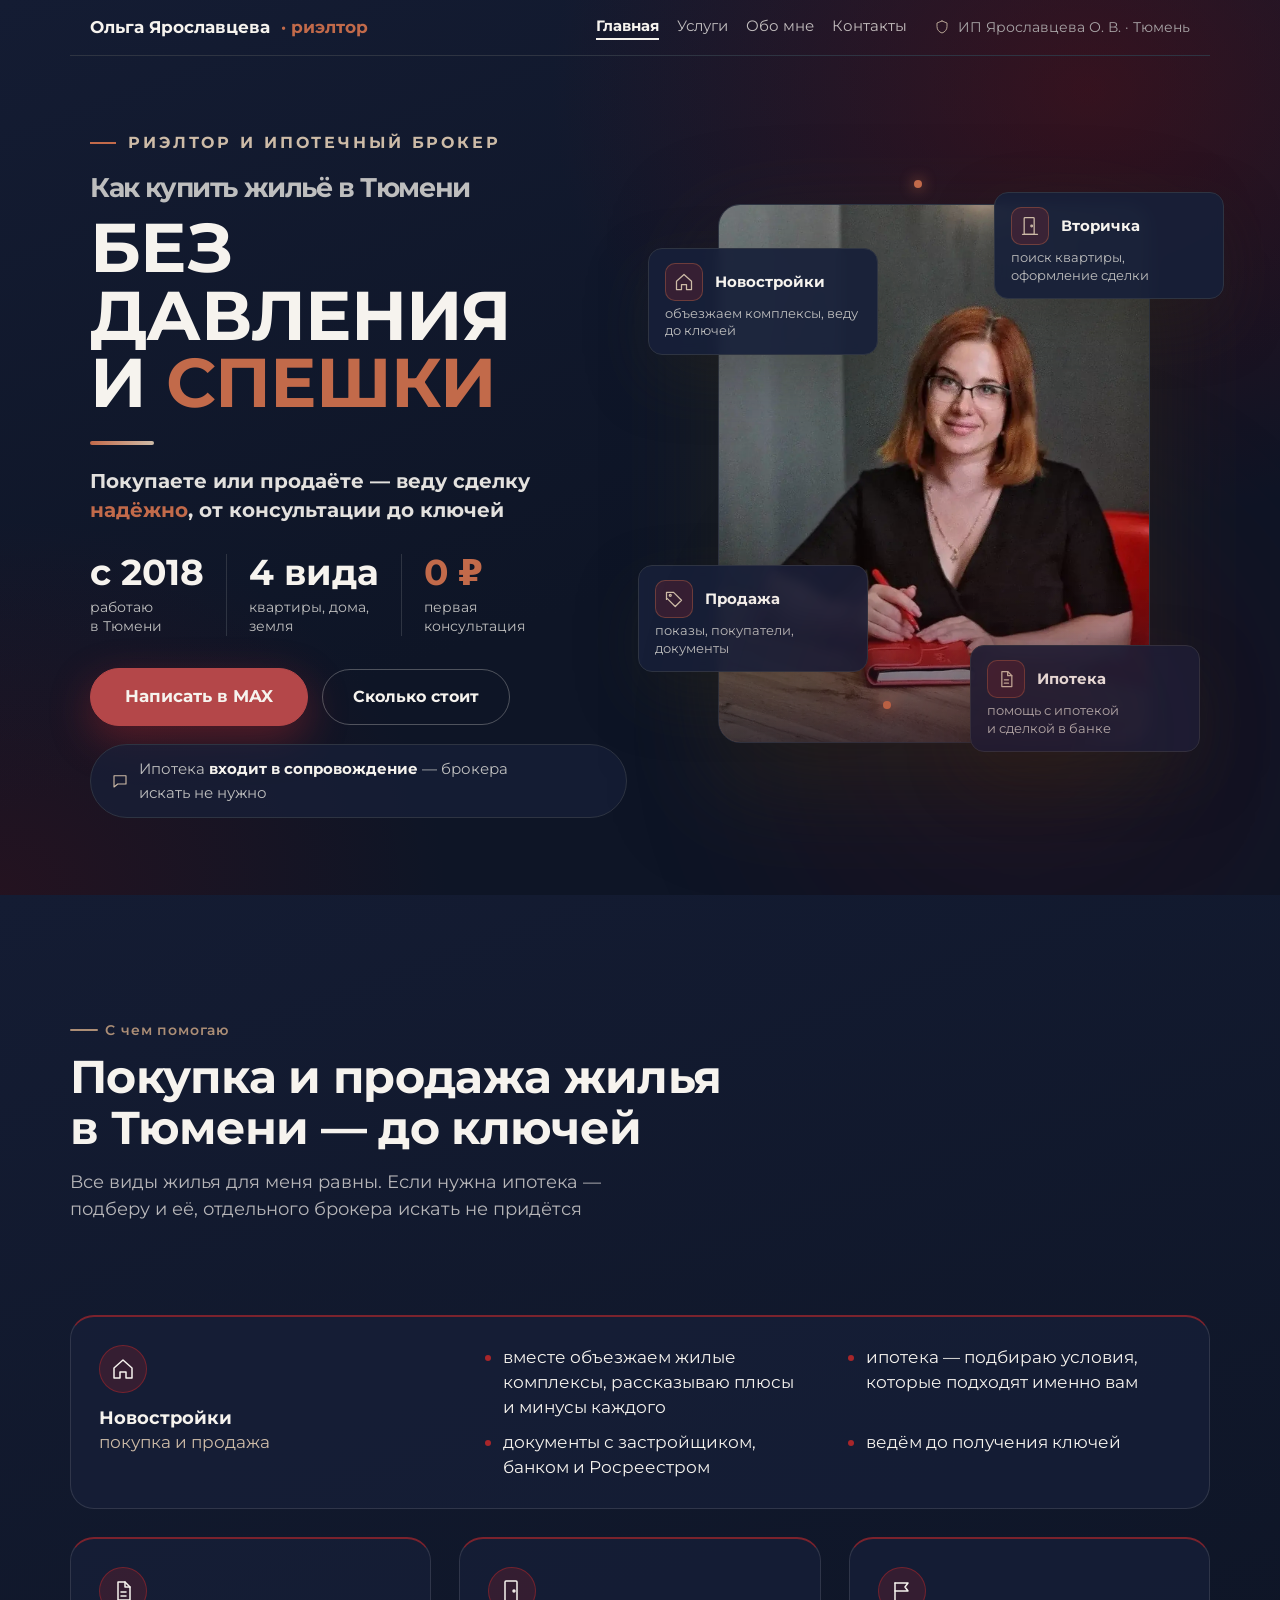
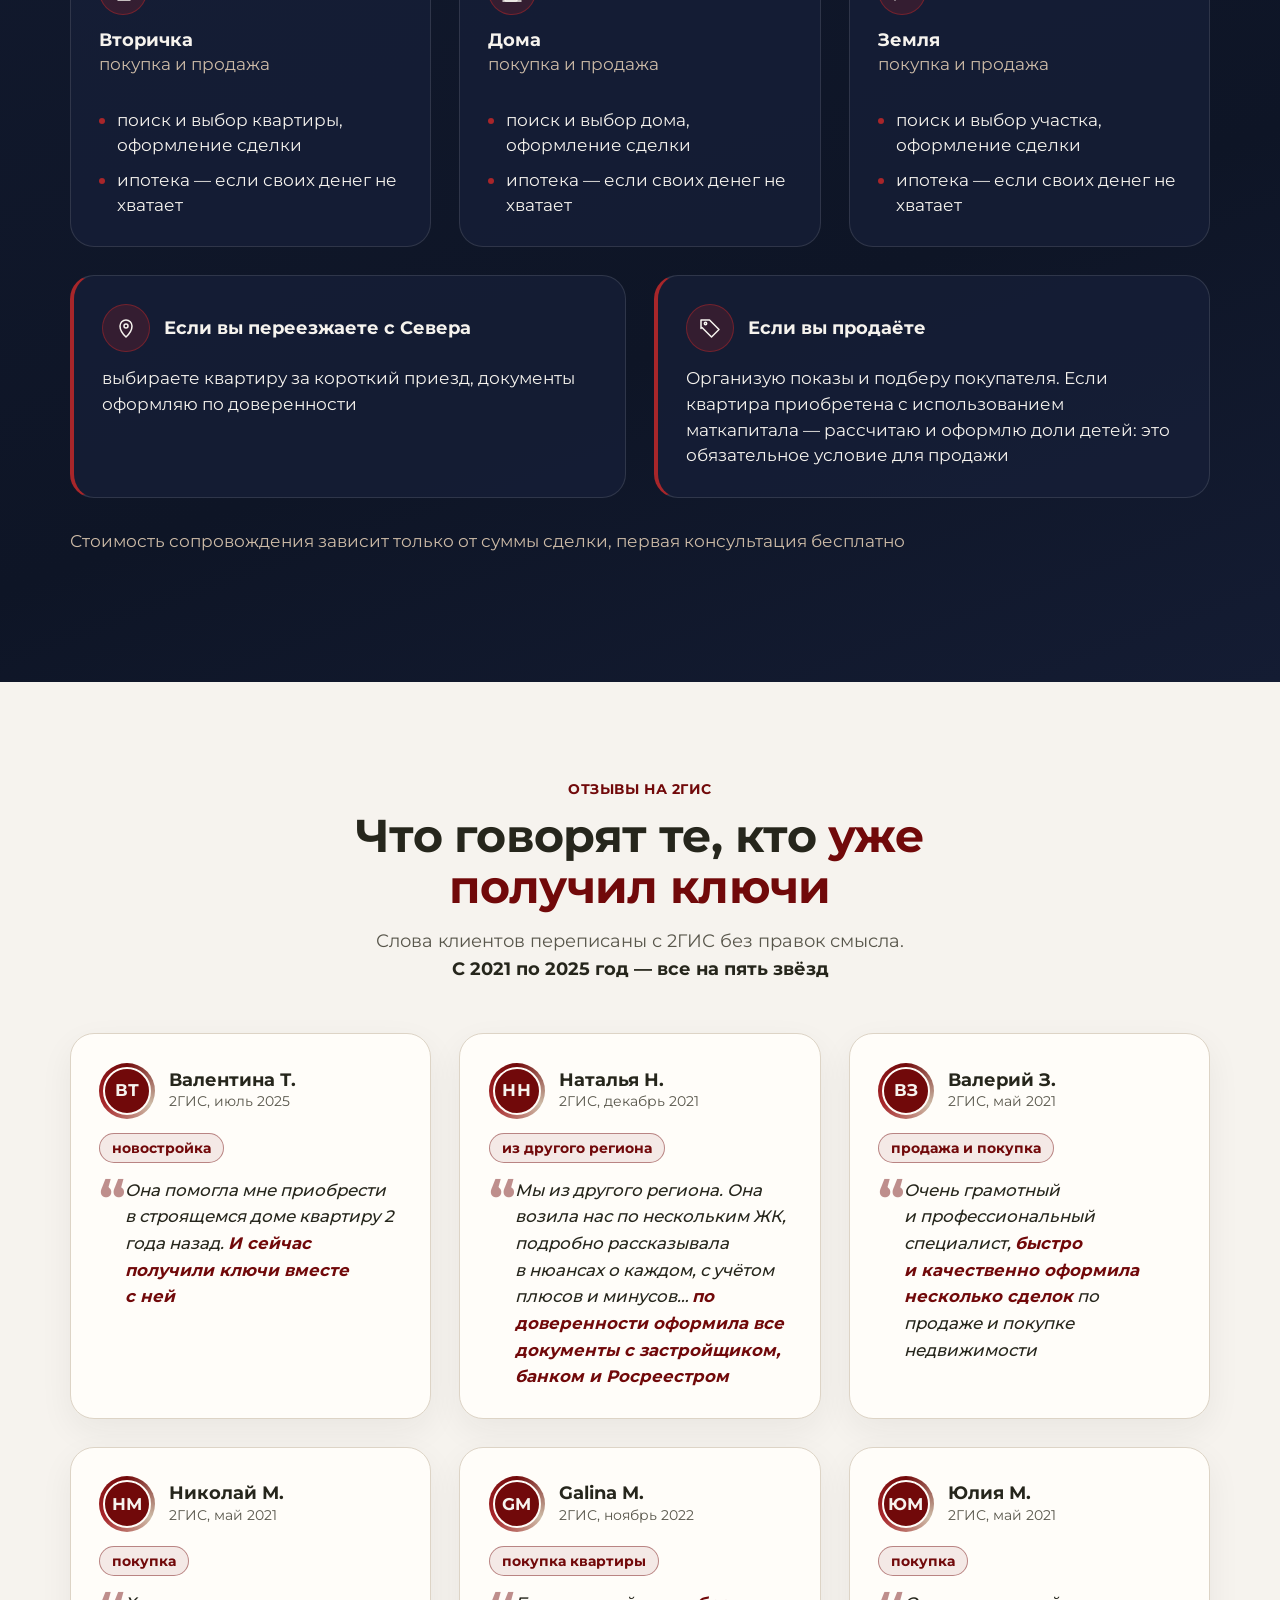
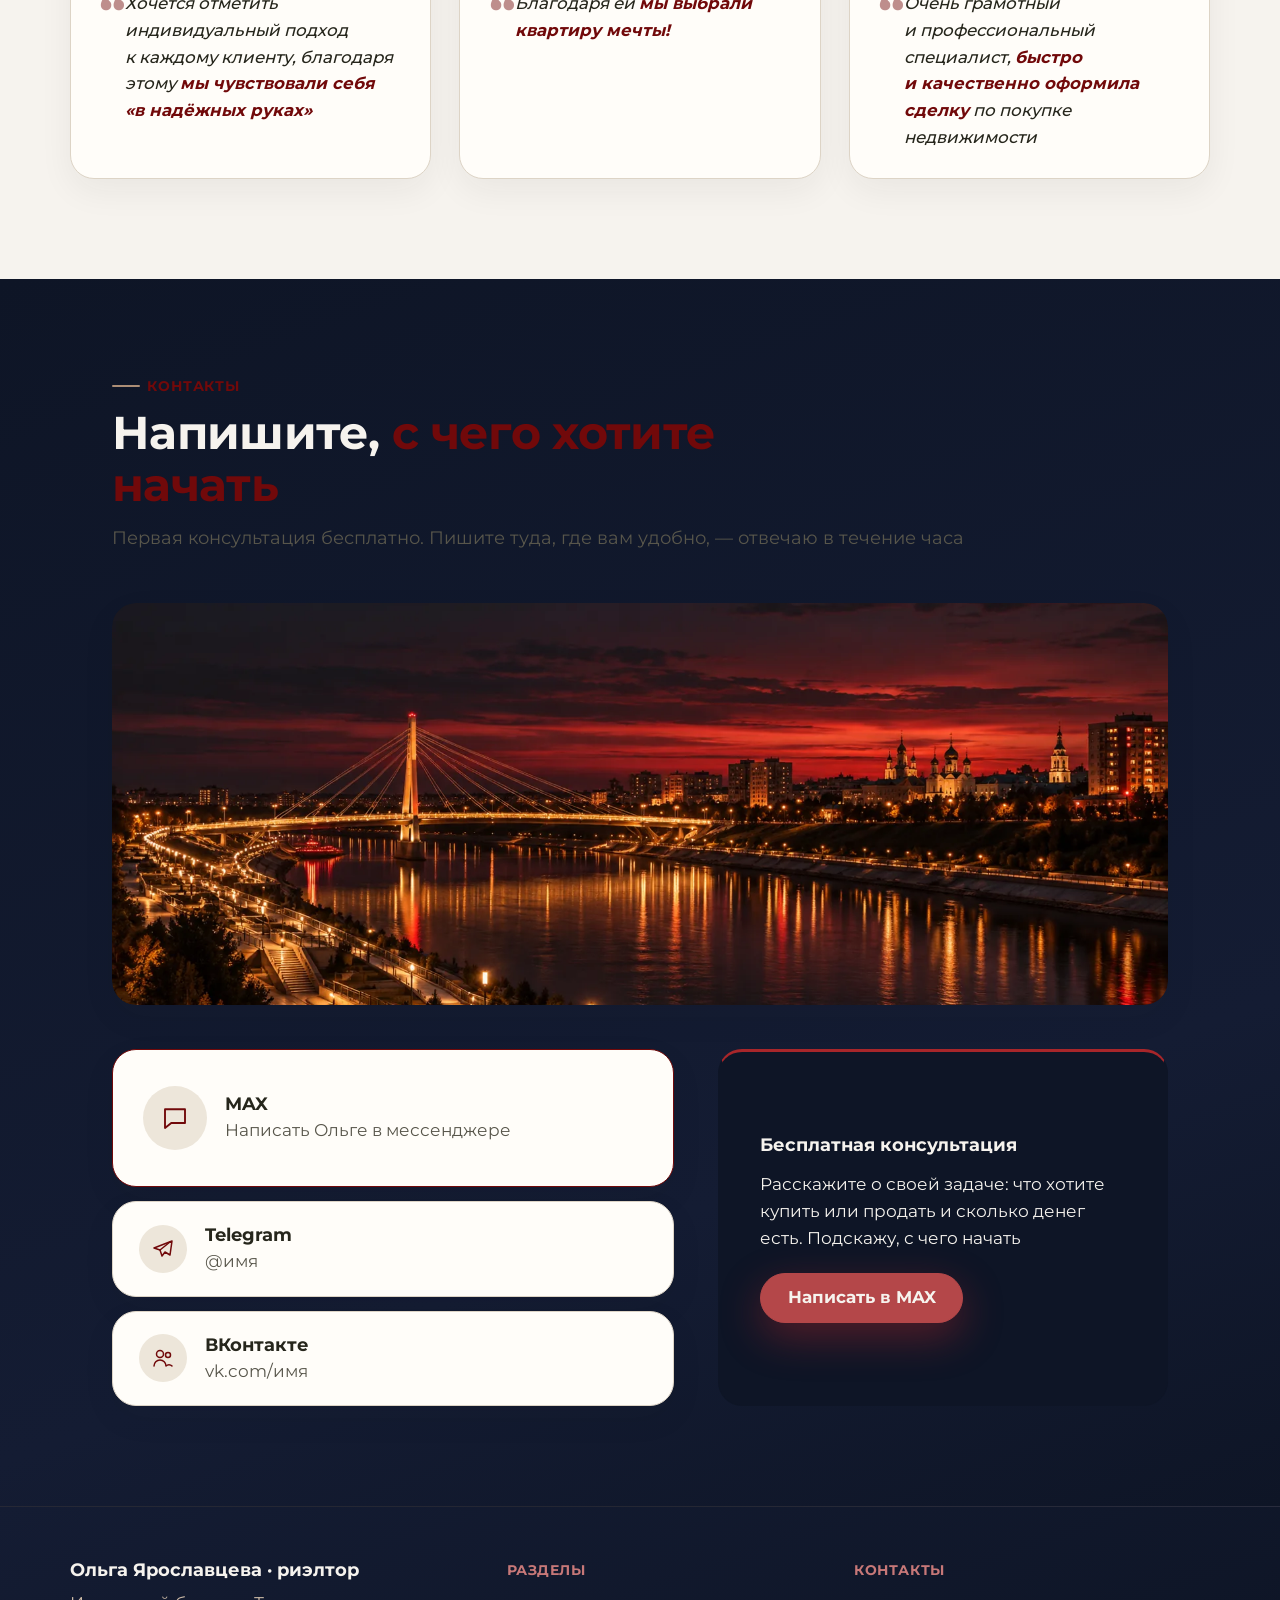
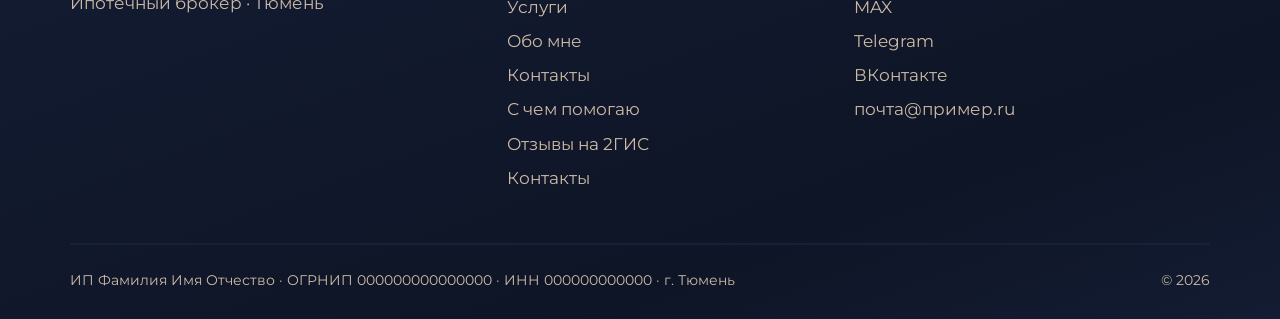
==== index.html @ 71cba575 "Первый экран" ====
<!DOCTYPE html>
<html lang="ru">
<head>
<meta charset="utf-8">
<meta name="viewport" content="width=device-width, initial-scale=1">
<title>Ольга Ярославцева — риэлтор и ипотечный брокер в Тюмени</title>
<meta name="description" content="Риэлтор и ипотечный брокер в Тюмени: помогаю купить жильё без давления и спешки — от подбора и ипотеки до сделки.">
<meta name="robots" content="noindex, nofollow">
<meta property="og:title" content="Ольга Ярославцева — риэлтор и ипотечный брокер в Тюмени">
<meta property="og:description" content="Как купить жильё в Тюмени без давления и спешки — Ольга Ярославцева, риэлтор и ипотечный брокер">
<meta property="og:image" content="https://irvetrova.github.io/olga-yaroslavtseva/img/card.jpg">
<meta property="og:type" content="website">
<link rel="preload" href="fonts/montserrat-cyrillic.woff2" as="font" type="font/woff2" crossorigin>
<style>
@font-face{font-family:Montserrat;font-style:normal;font-weight:400 700;font-display:swap;src:url(fonts/montserrat-cyrillic.woff2) format('woff2');unicode-range:U+0301,U+0400-045F,U+0490-0491,U+04B0-04B1,U+2116}
@font-face{font-family:Montserrat;font-style:normal;font-weight:400 700;font-display:swap;src:url(fonts/montserrat-latin.woff2) format('woff2');unicode-range:U+0000-00FF,U+0131,U+0152-0153,U+02BB-02BC,U+02C6,U+02DA,U+02DC,U+0304,U+0308,U+0329,U+2000-206F,U+20AC,U+2122,U+2191,U+2193,U+2212,U+2215,U+FEFF,U+FFFD}
</style>
<link rel="preload" as="image" href="img/olga-za-stolom.webp" fetchpriority="high">
<link rel="icon" href="img/favicon.svg" type="image/svg+xml">
<link rel="stylesheet" href="style.css">
<style>
:root {
  --шрифт-заголовков: Montserrat, system-ui, sans-serif;  --шрифт-текста: Montserrat, system-ui, sans-serif;
  --цвет-фон: #F6F3EE;  --цвет-фон-2: #EDE6DA;  --цвет-фон-карточки: #FFFDF9;
  --цвет-текст: #26261C;  --цвет-текст-мягкий: #58564B;  --цвет-текст-тихий: #6E6A5E;
  --цвет-акцент: #71090A;  --цвет-акцент-тёмный: #5C0708;  --цвет-акцент-яркий: #A8262A;  --цвет-на-акценте: #F6F3EE;
  --цвет-акцент-глубже: #5C0708;  --цвет-акцент-маркер: #93302A;
  --цвет-линия: #DDD4C6;
  --цвет-тёмный-фон: #0E1526;  --цвет-тёмный-фон-2: #141C33;  --цвет-тёмный-текст: #F6F3EE;
  --цвет-тёмный-фон-3: #0A0F1C;  --цвет-тёмный-фон-4: #172039;
  --цвет-тёплый: #AC8E76;  --цвет-тёплый-мягкий: #CDBBA7;
  --цвет-стекло: color-mix(in srgb, #0E1526 86%, transparent);
  --тень: 0 12px 34px color-mix(in srgb, #26261C 6%, transparent);
  --тень-чип: 0 10px 30px color-mix(in srgb, #26261C 12%, transparent);
  --тень-глубокая: 0 24px 60px color-mix(in srgb, #26261C 35%, transparent);
  --тень-спутник: 0 30px 60px color-mix(in srgb, #26261C 70%, transparent);
  --тень-плиты: 0 40px 100px color-mix(in srgb, #26261C 70%, transparent);
  --кегль-h1: 34px;  --кегль-h2: clamp(28px, 4.5vw, 46px);
  --кегль-текст: clamp(16px, 1.3vw, 19px);  --кегль-лид: clamp(17px, 1.4vw, 20px);
  --кегль-мелкий: 14px;  --кегль-кикер: clamp(14px, 1.1vw, 15px);  --кегль-цифра: clamp(32px, 4.5vw, 54px);  --разрядка-кикера: .04em;
  --отступ-секции: clamp(64px, 10vw, 136px);  --отступ-блока: clamp(18px, 2.2vw, 32px);
  --отступ-секции-тихо: clamp(50px, 7.8vw, 106px);  --отступ-секции-громко: clamp(74px, 11.6vw, 158px);
  --ширина: 1140px;  --ширина-колонки: 580px;  --радиус: 8px;  --радиус-малый: 4px;
  --радиус-карточки: 10px;  --радиус-плитки: 12px;  --радиус-телефон: 46px;  --кнопка-радиус: 999px;
  --радиус-модуля: 8px;  --нить: 1px;
  --плавность: cubic-bezier(.2, .7, .2, 1);  --длительность: .25s;
  --цвет-тёплый-тёмный: #856851;
}
@media (min-width: 900px) {
  :root { --кегль-h1: clamp(46px, 4.4vw, 62px); }
}
:root, .светлый { --цвет-кнопки: #71090A; --цвет-на-кнопке: #F6F3EE; --цвет-кнопки-навёл: var(--цвет-акцент-тёмный); }
.тёмный { --цвет-кнопки: #AC8E76; --цвет-на-кнопке: #0E1526; --цвет-кнопки-навёл: #BBA38F; }

</style>
<script>
(function () {
  var ЭТАЛОН = 0.535;                  // очко Open Sans — текстовой гарнитуры утверждённых макетов
  var ПОТОЛОК = 1.2, МЁРТВАЯ = 0.02;   // выше потолка расползается раскладка; ближе к единице не трогаем вовсе
  var КОМПЬЮТЕР = "(min-width: 900px)";
  var ТОКЕНЫ = ["--кегль-текст", "--кегль-лид", "--кегль-мелкий", "--кегль-кикер"];
  var корень = document.documentElement;
  var холст = document.createElement("canvas").getContext("2d");
  var ждём = 0;

  function мера(буква) { var м = холст.measureText(буква); return (м && м.actualBoundingBoxAscent) || 0; }

  function применить() {
    ждём = 0;
    if (!холст) { return; }

    for (var i = 0; i < ТОКЕНЫ.length; i++) { корень.style.removeProperty(ТОКЕНЫ[i]); }
    var стиль = getComputedStyle(корень), стек = стиль.getPropertyValue("--шрифт-текста").trim();
    if (!стек) { return; }
    холст.font = "400 100px " + стек;

    var очко = Math.max(мера("х"), мера("x")) / 100;
    if (!(очко > 0)) { return; }
    var k = Math.round(Math.min(ПОТОЛОК, Math.max(1, ЭТАЛОН / очко)) * 1000) / 1000;
    if (k - 1 < МЁРТВАЯ || !matchMedia(КОМПЬЮТЕР).matches) { k = 1; }
    корень.setAttribute("data-очко", очко.toFixed(3));      // чтобы проверка могла сказать числа вслух
    корень.setAttribute("data-поправка", k.toFixed(3));
    if (k === 1) { return; }
    for (i = 0; i < ТОКЕНЫ.length; i++) {
      var было = стиль.getPropertyValue(ТОКЕНЫ[i]).trim();
      if (было) { корень.style.setProperty(ТОКЕНЫ[i], "calc((" + было + ") * " + k + ")"); }
    }
  }

  применить();

  if (document.fonts && document.fonts.ready) { document.fonts.ready.then(применить); }

  addEventListener("resize", function () { ждём = ждём || requestAnimationFrame(применить); });
})();
</script>
</head>
<body class="с-липкой-кнопкой">
<section class="блок блок--первый-экран тёмный фон--пятна сторона--слева" id="экран-01" data-тип="первый-экран" data-вёрстка="своя">
  <header class="шапка">
    <a class="шапка__лого" href="#">Ольга Ярославцева <b>· риэлтор</b></a>
    <nav class="шапка__меню" aria-label="Страницы сайта"><button class="шапка__кнопка" type="button" aria-expanded="false" onclick="var n=this.parentNode,o=n.classList.toggle('открыто');this.setAttribute('aria-expanded',o)">Меню</button><div class="шапка__пункты"><span aria-current="page">Главная</span><a href="uslugi/">Услуги</a><a href="obo-mne/">Обо мне</a><a href="kontakty/">Контакты</a></div></nav>
    <span class="шапка__лиц"><svg class="иконка" aria-hidden="true" xmlns="http://www.w3.org/2000/svg" viewBox="0 0 24 24" fill="none" stroke="currentColor" stroke-width="1.5" stroke-linecap="round" stroke-linejoin="round">
  <path d="M12 3l7.5 3v5.5c0 4.6-3.2 8.2-7.5 9.5-4.3-1.3-7.5-4.9-7.5-9.5V6L12 3z"/>
</svg><span><span class="полн-шапка">ИП Ярославцева О. В. · </span>Тюмень</span></span>
  </header>
  <div class="афиша">
    <div class="афиша__текст">
      <p class="кикер-афиши">Риэлтор и ипотечный брокер</p>
      <h1><span class="h1-верх">Как купить жильё в Тюмени</span><span class="h1-крупно">без давления и <em>спешки</em></span></h1>
      <div class="черта"></div>
      <p class="лид-афиши">Покупаете или продаёте&nbsp;— веду сделку <em>надёжно</em>, от&nbsp;консультации до&nbsp;ключей</p>
      <ul class="цифры-афиши">
        <li><b>с 2018</b><span>работаю<br>в Тюмени</span></li>
        <li><b>4 вида</b><span>квартиры, дома,<br>земля</span></li>
        <li><b>0 ₽</b><span>первая<br>консультация</span></li>
      </ul>
      <div class="кнопки-афиши">
        <a class="кнопка кнопка--главная" href="#экран-07">Написать в MAX</a>
        <a class="кнопка-контур" href="uslugi/#экран-04">Сколько стоит</a>
      </div>
      <p class="пилюля"><svg class="иконка" aria-hidden="true" xmlns="http://www.w3.org/2000/svg" viewBox="0 0 24 24" fill="none" stroke="currentColor" stroke-width="1.5" stroke-linecap="round" stroke-linejoin="round">
  <path d="M4 5h16v11H9l-5 4z"/>
</svg><span>Ипотека <b>входит в сопровождение</b> — брокера искать&nbsp;не&nbsp;нужно</span></p>
    </div>
    <div class="сцена">
      <figure class="первый-экран__картинка кадр-афиши" style="--лицо-в-кадре: .22">
        <picture><source media="(max-width: 899px)" srcset="img/olga-za-stolom.webp"><img src="img/olga-za-stolom.webp" alt="Ольга Ярославцева, риэлтор в Тюмени" data-лицо="50,22" fetchpriority="high"></picture>
      </figure>
      <div class="услуга услуга--1"><i class="услуга__икон"><svg class="иконка" aria-hidden="true" xmlns="http://www.w3.org/2000/svg" viewBox="0 0 24 24" fill="none" stroke="currentColor" stroke-width="1.5" stroke-linecap="round" stroke-linejoin="round">
  <path d="M3 11l9-8 9 8v10h-6v-6H9v6H3z"/>
</svg></i><b>Новостройки</b><span>объезжаем комплексы, веду до ключей</span></div>
      <div class="услуга услуга--2"><i class="услуга__икон"><svg class="иконка" aria-hidden="true" xmlns="http://www.w3.org/2000/svg" viewBox="0 0 24 24" fill="none" stroke="currentColor" stroke-width="1.5" stroke-linecap="round" stroke-linejoin="round">
  <rect x="5" y="2" width="12" height="20" rx="1"/>
  <path d="M3 22h18"/>
  <circle cx="14" cy="12" r="1"/>
</svg></i><b>Вторичка</b><span>поиск квартиры, оформление сделки</span></div>
      <div class="услуга услуга--3"><i class="услуга__икон"><svg class="иконка" aria-hidden="true" xmlns="http://www.w3.org/2000/svg" viewBox="0 0 24 24" fill="none" stroke="currentColor" stroke-width="1.5" stroke-linecap="round" stroke-linejoin="round">
  <path d="M3 12.5V4h8.5L21 13.5 13.5 21 4 11.5"/>
  <circle cx="7.5" cy="7.5" r="1.2"/>
</svg></i><b>Продажа</b><span>показы, покупатели, документы</span></div>
      <div class="услуга услуга--4"><i class="услуга__икон"><svg class="иконка" aria-hidden="true" xmlns="http://www.w3.org/2000/svg" viewBox="0 0 24 24" fill="none" stroke="currentColor" stroke-width="1.5" stroke-linecap="round" stroke-linejoin="round">
  <path d="M7 3h7l5 5v13H7z"/>
  <path d="M14 3v5h5M10 13h5M10 17h5"/>
</svg></i><b>Ипотека</b><span>помощь с ипотекой и сделкой в банке</span></div>
      <span class="точка" style="top: 2%; left: 46%"></span><span class="точка" style="bottom: 12%; left: 40%"></span>
    </div>
  </div>
</section>
<section class="блок блок--боль тёмный второй" id="экран-02" data-тип="боль" data-вёрстка="своя">
<div class="блок__внутри">
  <div class="внутри-сетка">
    <div class="шапка-слева">
      <p class="кикер">С чем помогаю</p>
      <h2>Покупка и продажа жилья в Тюмени — до ключей</h2>
      <p class="лид">Все виды жилья для меня равны. Если нужна ипотека — подберу и её, отдельного брокера искать не придётся</p>
    </div>
    <div>
      <div class="карточки">
        <article class="карт">
          <div class="карт__верх">
            <span class="карт__икон"><svg class="иконка" aria-hidden="true" xmlns="http://www.w3.org/2000/svg" viewBox="0 0 24 24" fill="none" stroke="currentColor" stroke-width="1.5" stroke-linecap="round" stroke-linejoin="round">
  <path d="M3 11l9-8 9 8v10h-6v-6H9v6H3z"/>
</svg></span>
            <div>
              <h3>Новостройки</h3>
              <p class="карт__вид">покупка и продажа</p>
            </div>
          </div>
          <ul>
            <li>вместе объезжаем жилые комплексы, рассказываю плюсы и минусы каждого</li>
            <li>ипотека — подбираю условия, которые подходят именно вам</li>
            <li>документы с застройщиком, банком и Росреестром</li>
            <li>ведём до получения ключей</li>
          </ul>
        </article>
        <article class="карт">
          <div class="карт__верх">
            <span class="карт__икон"><svg class="иконка" aria-hidden="true" xmlns="http://www.w3.org/2000/svg" viewBox="0 0 24 24" fill="none" stroke="currentColor" stroke-width="1.5" stroke-linecap="round" stroke-linejoin="round">
  <path d="M7 3h7l5 5v13H7z"/>
  <path d="M14 3v5h5M10 13h5M10 17h5"/>
</svg></span>
            <div>
              <h3>Вторичка</h3>
              <p class="карт__вид">покупка и продажа</p>
            </div>
          </div>
          <ul>
            <li>поиск и выбор квартиры, оформление сделки</li>
            <li>ипотека — если своих денег не хватает</li>
          </ul>
        </article>
        <article class="карт">
          <div class="карт__верх">
            <span class="карт__икон"><svg class="иконка" aria-hidden="true" xmlns="http://www.w3.org/2000/svg" viewBox="0 0 24 24" fill="none" stroke="currentColor" stroke-width="1.5" stroke-linecap="round" stroke-linejoin="round">
  <rect x="5" y="2" width="12" height="20" rx="1"/>
  <path d="M3 22h18"/>
  <circle cx="14" cy="12" r="1"/>
</svg></span>
            <div>
              <h3>Дома</h3>
              <p class="карт__вид">покупка и продажа</p>
            </div>
          </div>
          <ul>
            <li>поиск и выбор дома, оформление сделки</li>
            <li>ипотека — если своих денег не хватает</li>
          </ul>
        </article>
        <article class="карт">
          <div class="карт__верх">
            <span class="карт__икон"><svg class="иконка" aria-hidden="true" xmlns="http://www.w3.org/2000/svg" viewBox="0 0 24 24" fill="none" stroke="currentColor" stroke-width="1.5" stroke-linecap="round" stroke-linejoin="round">
  <path d="M5 21V4"/>
  <path d="M5 4h13l-3 4 3 4H5"/>
</svg></span>
            <div>
              <h3>Земля</h3>
              <p class="карт__вид">покупка и продажа</p>
            </div>
          </div>
          <ul>
            <li>поиск и выбор участка, оформление сделки</li>
            <li>ипотека — если своих денег не хватает</li>
          </ul>
        </article>
        <article class="карт карт--север">
          <div class="карт__верх">
            <span class="карт__икон"><svg class="иконка" aria-hidden="true" xmlns="http://www.w3.org/2000/svg" viewBox="0 0 24 24" fill="none" stroke="currentColor" stroke-width="1.5" stroke-linecap="round" stroke-linejoin="round">
  <path d="M12 21s-6-5.5-6-11a6 6 0 0 1 12 0c0 5.5-6 11-6 11z"/>
  <circle cx="12" cy="10" r="2"/>
</svg></span>
            <h3>Если вы переезжаете с Севера</h3>
          </div>
          <p>выбираете квартиру за короткий приезд, документы оформляю по доверенности</p>
        </article>
        <article class="карт карт--север">
          <div class="карт__верх">
            <span class="карт__икон"><svg class="иконка" aria-hidden="true" xmlns="http://www.w3.org/2000/svg" viewBox="0 0 24 24" fill="none" stroke="currentColor" stroke-width="1.5" stroke-linecap="round" stroke-linejoin="round">
  <path d="M3 12.5V4h8.5L21 13.5 13.5 21 4 11.5"/>
  <circle cx="7.5" cy="7.5" r="1.2"/>
</svg></span>
            <h3>Если вы продаёте</h3>
          </div>
          <p>Организую показы и подберу покупателя. Если квартира приобретена с использованием маткапитала — рассчитаю и оформлю доли детей: это обязательное условие для продажи</p>
        </article>
      </div>
      <p class="итог-строка">Стоимость сопровождения зависит только от суммы сделки, первая консультация бесплатно</p>
    </div>
  </div>
</div>
</section>
<section class="блок блок--отзывы блок--тихо светлый" id="экран-05" data-тип="отзывы" data-вёрстка="своя">
<div class="блок__внутри">
  <div class="шапка-центр">
    <p class="кикер">Отзывы на 2ГИС</p>
    <h2>Что говорят те, кто <em>уже получил ключи</em></h2>
    <p class="лид">Слова клиентов переписаны с 2ГИС без правок смысла.<br><b>С 2021 по 2025 год — все на пять звёзд</b></p>
  </div>
  <div class="отзывы">
    <figure class="отзыв">
      <figcaption class="кто"><span class="знак" aria-hidden="true"><span>ВТ</span></span><span><span class="кто__имя">Валентина Т.</span><span class="кто__где">2ГИС, июль 2025</span></span></figcaption>
      <span class="метка">новостройка</span>
      <blockquote class="цитата">Она помогла мне приобрести в строящемся доме квартиру 2 года назад. <b>И сейчас получили ключи вместе с ней</b></blockquote>
    </figure>
    <figure class="отзыв">
      <figcaption class="кто"><span class="знак" aria-hidden="true"><span>НН</span></span><span><span class="кто__имя">Наталья Н.</span><span class="кто__где">2ГИС, декабрь 2021</span></span></figcaption>
      <span class="метка">из другого региона</span>
      <blockquote class="цитата">Мы из другого региона. Она возила нас по нескольким ЖК, подробно рассказывала в нюансах о каждом, с учётом плюсов и минусов… <b>по доверенности оформила все документы с застройщиком, банком и Росреестром</b></blockquote>
    </figure>
    <figure class="отзыв">
      <figcaption class="кто"><span class="знак" aria-hidden="true"><span>ВЗ</span></span><span><span class="кто__имя">Валерий З.</span><span class="кто__где">2ГИС, май 2021</span></span></figcaption>
      <span class="метка">продажа и покупка</span>
      <blockquote class="цитата">Очень грамотный и профессиональный специалист, <b>быстро и качественно оформила несколько сделок</b> по продаже и покупке недвижимости</blockquote>
    </figure>
    <figure class="отзыв">
      <figcaption class="кто"><span class="знак" aria-hidden="true"><span>НМ</span></span><span><span class="кто__имя">Николай М.</span><span class="кто__где">2ГИС, май 2021</span></span></figcaption>
      <span class="метка">покупка</span>
      <blockquote class="цитата">Хочется отметить индивидуальный подход к каждому клиенту, благодаря этому <b>мы чувствовали себя «в надёжных руках»</b></blockquote>
    </figure>
    <figure class="отзыв">
      <figcaption class="кто"><span class="знак" aria-hidden="true"><span>GM</span></span><span><span class="кто__имя">Galina M.</span><span class="кто__где">2ГИС, ноябрь 2022</span></span></figcaption>
      <span class="метка">покупка квартиры</span>
      <blockquote class="цитата">Благодаря ей <b>мы выбрали квартиру мечты!</b></blockquote>
    </figure>
    <figure class="отзыв">
      <figcaption class="кто"><span class="знак" aria-hidden="true"><span>ЮМ</span></span><span><span class="кто__имя">Юлия М.</span><span class="кто__где">2ГИС, май 2021</span></span></figcaption>
      <span class="метка">покупка</span>
      <blockquote class="цитата">Очень грамотный и профессиональный специалист, <b>быстро и качественно оформила сделку</b> по покупке недвижимости</blockquote>
    </figure>
  </div>
</div>
</section>
<section class="блок блок--контакты блок--тихо тёмный" id="экран-07" data-тип="контакты" data-вёрстка="своя">
<div class="блок__внутри">
  <div class="шапка-лево">
    <p class="кикер">Контакты</p>
    <h2>Напишите, <em>с чего хотите начать</em></h2>
    <p class="лид">Первая консультация бесплатно. Пишите туда, где вам удобно, — отвечаю в течение часа</p>
  </div>
  <figure class="фото вид-города"><img src="img/tyumen-vecher.webp" width="1600" height="900" alt="Вечерний город у реки: набережная и мост в огнях на закате — иллюстрация" loading="lazy"></figure>
  <div class="тело">
    <div class="способы">
      <a class="способ способ--главный" href="#экран-07" target="_blank" rel="noopener">
        <span class="способ__икон"><svg class="иконка" aria-hidden="true" xmlns="http://www.w3.org/2000/svg" viewBox="0 0 24 24" fill="none" stroke="currentColor" stroke-width="1.5" stroke-linecap="round" stroke-linejoin="round">
  <path d="M4 5h16v11H9l-5 4z"/>
</svg></span>
        <span class="способ__текст"><span class="способ__имя">MAX</span><span class="способ__адрес">Написать Ольге в мессенджере</span></span>
      </a>
      <a class="способ" href="#экран-07" target="_blank" rel="noopener">
        <span class="способ__икон"><svg class="иконка" aria-hidden="true" xmlns="http://www.w3.org/2000/svg" viewBox="0 0 24 24" fill="none" stroke="currentColor" stroke-width="1.5" stroke-linecap="round" stroke-linejoin="round">
  <path d="M21 4L3 11l6 2 2 6 3-4 5 3z"/>
  <path d="M9 13l10-8"/>
</svg></span>
        <span class="способ__текст"><span class="способ__имя">Telegram</span><span class="способ__адрес">@имя</span></span>
      </a>
      <a class="способ" href="#экран-07" target="_blank" rel="noopener">
        <span class="способ__икон"><svg class="иконка" aria-hidden="true" xmlns="http://www.w3.org/2000/svg" viewBox="0 0 24 24" fill="none" stroke="currentColor" stroke-width="1.5" stroke-linecap="round" stroke-linejoin="round">
  <circle cx="9" cy="8" r="3.5"/>
  <circle cx="17" cy="9" r="2.5"/>
  <path d="M3 20a6 6 0 0 1 12 0M15 20a4 4 0 0 1 6 0"/>
</svg></span>
        <span class="способ__текст"><span class="способ__имя">ВКонтакте</span><span class="способ__адрес">vk.com/имя</span></span>
      </a>
    </div>
    <aside class="приглашение">
      <h3>Бесплатная консультация</h3>
      <p>Расскажите о своей задаче: что хотите купить или продать и сколько денег есть. Подскажу, с чего начать</p>
      <div class="кнопка-под"><a class="кнопка кнопка--главная" href="#экран-07">Написать в MAX</a></div>
    </aside>
  </div>
</div>
</section>
<section class="блок блок--подвал блок--тихо тёмный второй" id="экран-08" data-тип="подвал" data-вёрстка="своя">
<div class="блок__внутри">
  <div class="сетка">
    <div>
      <span class="знак">Ольга Ярославцева · риэлтор</span>
      <p class="подпись">Ипотечный брокер · Тюмень</p>
    </div>
    <div>
      <h4>Разделы</h4>
      <div class="ссылки подвал__ссылки подвал__разделы">
        <a href="uslugi/">Услуги</a>
        <a href="obo-mne/">Обо мне</a>
        <a href="kontakty/">Контакты</a>
        <a href="#экран-02">С чем помогаю</a>
        <a href="#экран-05">Отзывы на 2ГИС</a>
        <a href="#экран-07">Контакты</a>
      </div>
    </div>
    <div>
      <h4>Контакты</h4>
      <div class="ссылки подвал__ссылки">
        <a href="#экран-07" target="_blank" rel="noopener">MAX</a>
        <a href="#экран-07" target="_blank" rel="noopener">Telegram</a>
        <a href="#экран-07" target="_blank" rel="noopener">ВКонтакте</a>
        <a href="#экран-07">почта@пример.ru</a>
      </div>
    </div>
  </div>
  <div class="низ">
    <span>ИП Фамилия Имя Отчество · ОГРНИП 000000000000000 · ИНН 000000000000 · г. Тюмень</span>
    <span>© 2026</span>
  </div>
</div>
</section>
<div class="липкая-кнопка липкая-кнопка--тёмная"><a class="кнопка кнопка--главная" href="#экран-07">Написать в MAX</a></div>
<script>
(function () {
  var СПИТ = "главная-на-виду";                       // класс на body; правило сна — в стилях
  var кнопка = document.querySelector(".первый-экран__действие .кнопка--главная");
  if (!кнопка || !window.IntersectionObserver) { return; }

  function пометить(на_виду) { document.body.classList.toggle(СПИТ, !!на_виду); }

  var б = кнопка.getBoundingClientRect();
  пометить(б.bottom > 0 && б.top < (window.innerHeight || 0));

  requestAnimationFrame(function () {
    requestAnimationFrame(function () { document.body.classList.add("панель-с-переходом"); });
  });

  new IntersectionObserver(function (записи) {
    пометить(записи[записи.length - 1].isIntersecting);
  }, { threshold: 0 }).observe(кнопка);
})();
</script>
</body>
</html>
---- style.css ----
body{ font: var(--кегль-текст)/1.6 var(--шрифт-текста); color: var(--цвет-текст);
       background: var(--цвет-фон); margin: 0; -webkit-font-smoothing: antialiased; }
h1{ font-size: var(--кегль-h1); font-weight: 700; line-height: 1.05; letter-spacing: -0.025em; }
h2{ font-size: var(--кегль-h2); font-weight: 700; line-height: 1.12; letter-spacing: -0.015em; }
.лид{ font-size: var(--кегль-лид, var(--кегль-текст)); line-height: 1.55; color: var(--цвет-текст-мягкий); }
.блок{ padding: var(--отступ-секции) 0; position: relative; overflow: hidden; }
.блок__внутри{ width: min(100% - 2 * var(--отступ-блока), var(--ширина)); margin: 0 auto; position: relative; }
.тёмный{ background: linear-gradient(160deg, var(--фон-ключа, var(--цвет-тёмный-фон)), var(--фон-2-ключа, var(--цвет-тёмный-фон)) 70%, var(--фон-ключа, var(--цвет-тёмный-фон)));
  background-color: var(--фон-ключа, var(--цвет-тёмный-фон)); color: var(--текст-ключа, var(--цвет-тёмный-текст)); }
*,*::before,*::after{ box-sizing: border-box; }
img,video,iframe{ max-width: 100%; height: auto; }
[hidden]{ display: none !important; }
p,li,h1,h2,h3,dd,dt,summary,blockquote{ overflow-wrap: break-word; }
h1,h2,h3{ font-family: var(--шрифт-заголовков); margin: 0 0 .5em; }
h3{ font-size: calc(var(--кегль-текст) * 1.25); font-weight: 700; line-height: 1.25; }
p,ul,ol{ margin: 0 0 1em; }
ul,ol{ padding-left: 1.25em; }
.лид{ max-width: calc(var(--ширина-колонки) * .95); margin-bottom: 1.2em; }
a{ color: var(--цвет-акцент); text-underline-offset: .15em; }
.блок__внутри{ z-index: 1; }
.блок__внутри > :last-child{ margin-bottom: 0; }
.светлый{ background: var(--цвет-фон); color: var(--цвет-текст); }
.светлый.второй{ background: var(--цвет-фон-2); }
body,.светлый{ --фон-ключа: var(--цвет-фон); --фон-2-ключа: var(--цвет-фон-2, var(--цвет-фон)); --текст-ключа: var(--цвет-текст); --подложка-ключа: transparent;
  --вуаль-ключа: var(--фон-ключа); --тёплый-ключа: var(--цвет-тёплый-тёмный, var(--цвет-акцент-тёмный));
  --глубина-ключа: var(--цвет-тёплый-мягкий, var(--цвет-тёплый, var(--цвет-линия))); --тепло-ключа: color-mix(in srgb, var(--цвет-тёплый-мягкий, var(--цвет-тёплый, var(--цвет-линия))) 40%, transparent); }
.светлый.второй{ --фон-ключа: var(--цвет-фон-2); --фон-2-ключа: var(--цвет-фон); }
.тёмный.второй{ --фон-ключа: var(--цвет-тёмный-фон-2, var(--цвет-тёмный-фон)); --фон-2-ключа: var(--цвет-тёмный-фон); }
.тёмный{ --фон-ключа: var(--цвет-тёмный-фон); --фон-2-ключа: var(--цвет-тёмный-фон-2, var(--цвет-тёмный-фон)); --текст-ключа: var(--цвет-тёмный-текст);
  --вуаль-ключа: var(--фон-ключа); --тёплый-ключа: var(--цвет-тёплый, var(--цвет-акцент-тёмный)); --глубина-ключа: var(--цвет-акцент); --тепло-ключа: transparent;
  --подложка-ключа: color-mix(in srgb, var(--цвет-тёплый, var(--цвет-акцент-тёмный)) 12%, transparent); }
.тёмный h1,.тёмный h2,.тёмный h3{ color: var(--текст-ключа, var(--цвет-тёмный-текст)); }
.тёмный .лид,.тёмный .фото figcaption{ color: color-mix(in srgb, var(--текст-ключа, var(--цвет-тёмный-текст)) var(--мягкость-текста, 72%), transparent); }
.тёмный a:not(.кнопка){ color: var(--цвет-тёмный-текст); text-decoration-color: var(--цвет-акцент); }
.тёмный .иконка,.тёмный .цитата::before{ color: var(--цвет-акцент); }
.тёмный :focus-visible,.тёмный .кнопка:focus-visible{ outline-color: var(--цвет-тёмный-текст); }
.кнопка{ background: var(--цвет-кнопки, var(--цвет-акцент)); color: var(--цвет-на-кнопке, var(--цвет-на-акценте)); }
.кнопка:hover{ background: var(--цвет-кнопки-навёл, var(--цвет-акцент-тёмный)); }
.кнопка:focus-visible{ outline: 2px solid var(--цвет-кнопки, var(--цвет-акцент)); outline-offset: 3px; }
.кнопка{ display: inline-flex; align-items: center; justify-content: center; gap: .5em;
  min-height: 3em; padding: .8em 1.6em; border-radius: var(--кнопка-радиус);
  font: 600 var(--кегль-текст)/1.2 var(--шрифт-текста); text-decoration: none; cursor: pointer;
  border: 1px solid transparent; transition: transform var(--длительность) var(--плавность),
  box-shadow var(--длительность) var(--плавность); }
.кнопка--главная{ background: var(--цвет-кнопки, var(--цвет-акцент)); color: var(--цвет-на-кнопке, var(--цвет-на-акценте)); box-shadow: var(--тень-глубокая); }
.кнопка--главная:hover{ transform: translateY(-2px); background: var(--цвет-кнопки-навёл, var(--цвет-акцент-тёмный)); }
.тёмный .кнопка--главная{ background: var(--цвет-кнопки, var(--цвет-акцент)); color: var(--цвет-на-кнопке, var(--цвет-на-акценте));
  border-color: color-mix(in srgb, var(--цвет-тёмный-текст) 30%, transparent); }
.тёмный .кнопка--главная:hover{ background: var(--цвет-кнопки-навёл, var(--цвет-акцент-тёмный)); }
.кнопка:active{ transform: translateY(0); }
.первый-экран__действие .кнопка--главная,.липкая-кнопка .кнопка--главная{ animation: пульс-кнопки 2.4s ease-out infinite; }
.первый-экран__действие .кнопка--главная:hover,.липкая-кнопка .кнопка--главная:hover{ animation: none; }
.кнопка .иконка{ color: inherit; width: 1.2em; height: 1.2em; }
.кикер{ display: inline-flex; align-items: center; gap: .5em; margin-bottom: var(--отступ-блока);
  padding: .5625em .875em; border-radius: 9em; white-space: nowrap;
  font: 600 var(--кегль-кикер)/1 var(--шрифт-текста); letter-spacing: var(--разрядка-кикера);
  background: var(--цвет-тёмный-фон); color: var(--цвет-тёмный-текст); }
.кикер{ max-width: 100%; }
@media (max-width: 899px){.кикер{ white-space: normal; line-height: 1.25; }}
.кикер .иконка,.кикер svg{ width: 1em; height: 1em; flex: none; color: var(--цвет-тёплый, currentColor); }
.тёмный .кикер{ background: transparent; padding: 0; border: 0; letter-spacing: .06em;
  color: var(--тёплый-ключа, var(--цвет-акцент-тёмный)); }
.тёмный .кикер::before{ content: ""; flex: none; width: 2em; height: 2px; border-radius: 2px;
  background: var(--тёплый-ключа, var(--цвет-акцент-тёмный)); }
.шапка{ height: 3.5rem; display: flex; align-items: center; justify-content: space-between; gap: .625em;
  padding: 0 1em; position: relative; z-index: 6; border-bottom: 1px solid var(--цвет-линия); background: transparent; }
.шапка__лого{ display: flex; align-items: center; gap: .5em; font: 700 .9375em/1 var(--шрифт-заголовков); white-space: nowrap; color: inherit; text-decoration: none; }
.шапка__лого img{ width: 1.875em; height: 1.875em; border-radius: 50%; flex: none;
  box-shadow: 0 0 0 2px color-mix(in srgb, var(--цвет-тёплый, var(--цвет-акцент-тёмный)) 45%, transparent); }
.шапка__лиц{ font-size: .8125em; line-height: 1.2; display: flex; align-items: center; justify-content: flex-end;
  gap: .3125rem; text-align: right; max-width: 9.375rem; opacity: .85; }
.шапка__лиц svg,.шапка__лиц .иконка{ width: .875rem; height: .875rem; flex: none; }
.шапка__меню{ position: relative; margin-left: auto; margin-right: .75em; font-size: .875em; }
.шапка__кнопка{ display: none; font-family: var(--шрифт-текста); font-size: inherit; color: inherit; background: transparent; cursor: pointer;
  border: 1px solid currentColor; border-radius: 99em; padding: .35em .9em; opacity: .9; }
.шапка__пункты{ display: flex; gap: 1.25em; }
.шапка__пункты a,.шапка__пункты span{ color: inherit; text-decoration: none; opacity: .75; white-space: nowrap; }
.шапка__пункты a:hover{ opacity: 1; text-decoration: underline; }
.шапка__пункты [aria-current]{ opacity: 1; font-weight: 700; border-bottom: 2px solid currentColor; }
@media (max-width: 899px){.шапка__кнопка{ display: block; }
.шапка__пункты{ display: none; position: absolute; top: calc(100% + .5em); right: 0; z-index: 20; flex-direction: column;
    gap: .25em; min-width: 11em; padding: .5em; border-radius: .75em; background: var(--цвет-фон);
    color: var(--цвет-текст); box-shadow: var(--тень-глубокая, var(--тень)); }
.шапка__меню.открыто .шапка__пункты{ display: flex; }
.шапка .шапка__пункты a,.шапка .шапка__пункты span{ padding: .6em .75em; opacity: 1; color: var(--цвет-текст); }
.шапка:has(.шапка__меню) .шапка__лиц{ display: none !important; }
.шапка__пункты [aria-current]{ border-bottom: 0; background: color-mix(in srgb, currentColor 10%, transparent); border-radius: .5em; }}
.тёмный .шапка{ background: transparent; border-bottom-color: transparent; color: var(--цвет-тёмный-текст); }
.карточки{ display: grid; gap: var(--отступ-блока); }
.карточки{ margin-top: var(--отступ-блока); padding: 0; list-style: none; }
.фото{ margin: 0; border-radius: var(--радиус); overflow: hidden; box-shadow: var(--тень); }
.фото img{ display: block; width: 100%; aspect-ratio: 3 / 4; object-fit: cover; }
.фото figcaption{ padding: .7em 1em; font-size: var(--кегль-мелкий); color: var(--цвет-текст-мягкий); }
.иконка{ width: 1.5em; height: 1.5em; flex: none; color: var(--цвет-акцент); vertical-align: middle; }
.иконка svg{ display: block; width: 100%; height: 100%; }
.цитата{ margin: 0; padding: 0 0 0 1.2em; position: relative; font: italic 500 calc(var(--кегль-текст) * 1.3)/1.45 var(--шрифт-заголовков); }
.цитата::before{ content: "“"; position: absolute; left: 0; top: -.12em; font-size: 2.4em; line-height: 1;
  color: var(--цвет-акцент); opacity: .45; }
.цитата p{ margin: 0 0 .6em; }
.фон--пятна::before,.фон--пятна::after{ content: ""; position: absolute; width: 60%; aspect-ratio: 1;
  border-radius: 50%; pointer-events: none; filter: blur(2em); opacity: .55;
  background: radial-gradient(circle, color-mix(in srgb, var(--цвет-акцент) 45%, transparent), transparent 70%);
  animation: дрейф 28s ease-in-out infinite alternate; }
.фон--пятна::after{ animation-delay: -9s; }
.фон--пятна::before{ top: -20%; left: -15%; }
.фон--пятна::after{ bottom: -25%; right: -10%; opacity: .35; }
.фон--пятна:not(.тёмный)::before,.фон--пятна:not(.тёмный)::after{
  background: radial-gradient(circle, color-mix(in srgb, var(--цвет-тёплый-мягкий, var(--цвет-линия)) 55%, transparent), transparent 70%); }
.блок--подвал{ padding: var(--отступ-блока) 0; font-size: var(--кегль-мелкий); }
.блок--подвал .блок__внутри{ border-top: 1px solid var(--цвет-линия); padding-top: var(--отступ-блока); }
.блок--подвал p{ margin-bottom: .4em; }
.липкая-кнопка{ display: none; }
@media (max-width: 600px){.липкая-кнопка{ display: block; position: fixed; inset: auto 0 0; z-index: 90;
    padding: .6em 1em calc(.6em + env(safe-area-inset-bottom));
    background: color-mix(in srgb, var(--цвет-фон) 88%, transparent);
    backdrop-filter: blur(.6em); -webkit-backdrop-filter: blur(.6em); border-top: 1px solid var(--цвет-линия); }
.липкая-кнопка--тёмная{ background: color-mix(in srgb, var(--цвет-тёмный-фон) 88%, transparent);
    border-top-color: color-mix(in srgb, var(--цвет-тёмный-текст) 12%, transparent); }
.липкая-кнопка .кнопка{ width: 100%; min-height: 3.375rem; font-size: 1rem; }
body.с-липкой-кнопкой{ padding-bottom: calc(5em + env(safe-area-inset-bottom)); }
body.с-липкой-кнопкой:has(> section.блок:last-of-type.тёмный){ background: var(--цвет-тёмный-фон); }
body.с-липкой-кнопкой:has(> section.блок:last-of-type.тёмный.второй){ background: var(--цвет-тёмный-фон-2, var(--цвет-тёмный-фон)); }}
@media (min-width: 600px){.карточки{ grid-template-columns: repeat(2, minmax(0, 1fr)); }}
@media (min-width: 900px){.карточки{ grid-template-columns: repeat(3, minmax(0, 1fr)); }
.шапка{ padding: 0 3.5em; gap: .75em; }
.шапка__лого{ font-size: 1em; gap: .625em; }
.шапка__лого img{ width: 2em; height: 2em; }
.шапка__лиц{ max-width: none; }}


@keyframes пульс-кнопки {
  0%   { box-shadow: var(--тень-глубокая), 0 0 0 0 color-mix(in srgb, var(--цвет-акцент) 45%, transparent); }
  70%  { box-shadow: var(--тень-глубокая), 0 0 0 .8em color-mix(in srgb, var(--цвет-акцент) 0%, transparent); }
  100% { box-shadow: var(--тень-глубокая), 0 0 0 0 color-mix(in srgb, var(--цвет-акцент) 0%, transparent); }
}

@keyframes вращение { to { rotate: 360deg; } }

@keyframes парение { 50% { transform: translateY(-.5em); } }

@keyframes дрейф { 0% { translate: 0 0; scale: 1; } 50% { translate: 4% -5%; scale: 1.08; } 100% { translate: -3% 4%; scale: .96; } }

@keyframes мерцание { 50% { opacity: .3; } }

@keyframes дыхание { 50% { transform: translateY(-.5em); } }

@keyframes бег { to { transform: translateX(-50%); } }

@keyframes зум { to { scale: 1.06; } }

@keyframes дрейф-ленты { to { transform: translateX(-50%); } }
@media (prefers-reduced-motion: reduce){.кнопка{ transition: none; }
.кнопка--главная:hover{ transform: none; }
.первый-экран__действие .кнопка--главная,.липкая-кнопка .кнопка--главная{ animation: none; }
.фон--пятна::before,.фон--пятна::after{ animation: none; }}
.блок--тихо{ padding-block: var(--отступ-секции-тихо, calc(var(--отступ-секции) * .78)); }
.черта{ width: 2.75rem; height: 3px; border-radius: 3px; }
.светлый .черта{ background: var(--цвет-тёплый-тёмный, var(--цвет-акцент-тёмный)); }
.тёмный .черта{ background: var(--тёплый-ключа, var(--цвет-акцент-тёмный)); }
.условия{ position: relative; z-index: 2; display: grid; gap: .625rem; max-width: 47.5rem;
  margin: 0; padding: 0; list-style: none; }
.условия li{ position: relative; list-style: none; padding: .875rem 1rem .875rem 2.75rem;
  border-radius: .875rem; font-size: var(--кегль-текст); line-height: 1.55; }
.условия li::before{ content: "—"; position: absolute; left: 1rem; top: .875rem; font-weight: 700; }
.светлый .условия li{ background: var(--цвет-фон-карточки); border: 1px solid var(--цвет-линия); color: var(--цвет-текст-мягкий); }
.светлый .условия li::before{ color: var(--цвет-тёплый-тёмный, var(--цвет-акцент-тёмный)); }
.тёмный .условия li{ background: color-mix(in srgb, var(--цвет-тёмный-фон) 40%, transparent);
  border: 1px solid color-mix(in srgb, var(--цвет-тёплый, var(--цвет-акцент-тёмный)) 16%, transparent);
  color: color-mix(in srgb, var(--текст-ключа, var(--цвет-тёмный-текст)) 82%, transparent); }
.тёмный .условия li::before{ color: var(--тёплый-ключа, var(--цвет-акцент-тёмный)); }
@media (min-width: 900px){.условия li{ font-size: calc(var(--кегль-мелкий) * 1.12); }}
.блок--подвал{ padding-block: 2.5rem 1.5rem; }
.блок--подвал .блок__внутри{ border-top: 0; padding-top: 0; }
.светлый.блок--подвал{ border-top: 1px solid var(--цвет-линия); }
.тёмный.блок--подвал{ border-top: 1px solid color-mix(in srgb, var(--цвет-тёплый, var(--цвет-акцент-тёмный)) 14%, transparent); }
.подвал__ссылки{ display: grid; gap: .5rem; }
.блок--подвал h4{ font-family: var(--шрифт-заголовков); font-weight: 600; letter-spacing: .03em;
  font-size: calc(var(--кегль-мелкий) * .93); margin-bottom: .625rem; }
.блок--подвал a{ color: inherit; text-decoration: none; }
.блок--подвал a:hover{ text-decoration: underline; }
.светлый.блок--подвал p,.светлый.блок--подвал a{ color: var(--цвет-текст-мягкий); }
.светлый.блок--подвал h4{ color: var(--цвет-текст); }
.светлый .подвал__ссылки a:hover{ color: var(--цвет-тёплый-тёмный, var(--цвет-акцент-тёмный)); }
.тёмный.блок--подвал p,.тёмный.блок--подвал a{ color: color-mix(in srgb, var(--текст-ключа, var(--цвет-тёмный-текст)) 62%, transparent); }
.тёмный.блок--подвал h4{ color: color-mix(in srgb, var(--текст-ключа, var(--цвет-тёмный-текст)) 85%, transparent); }
.тёмный .подвал__ссылки a:hover{ color: var(--тёплый-ключа, var(--цвет-акцент-тёмный)); }
@media (min-width: 900px){.блок--подвал{ padding-block: 3.25rem 1.75rem; }}


@keyframes зум-финала { from { scale: 1.04; } to { scale: 1; } }
.блок--первый-экран{ padding-top: 0; padding-bottom: calc(var(--отступ-секции) * .7); }
.блок--первый-экран.светлый[data-ключ-макета="тёмная"]{
  background-image: radial-gradient(115% 78% at 76% 28%, var(--тепло-ключа, transparent), transparent 68%),
    linear-gradient(160deg, var(--фон-ключа, var(--цвет-фон)), var(--фон-2-ключа, var(--цвет-фон)) 70%, var(--фон-ключа, var(--цвет-фон))); }
.блок--первый-экран .блок__внутри{ padding-top: calc(var(--отступ-секции) * .6); }
.блок--первый-экран .кикер{ margin-bottom: calc(var(--отступ-блока) * .6); }
.блок--первый-экран h1{ margin-bottom: .35em; text-wrap: balance; overflow-wrap: normal; word-break: normal; }
.блок--первый-экран .лид{ line-height: 1.4; margin-bottom: .9em; }
.первый-экран__действие{ display: flex; flex-wrap: wrap; align-items: center; gap: .75em; margin: calc(var(--отступ-блока) * .8) 0 .75em; }
.первый-экран__действие .кнопка{ flex: 1 1 auto; }
@media (max-width: 899px){.первый-экран__действие{ flex-direction: column; align-items: stretch; gap: .375em; }}
.первый-экран__картинка{ margin-top: var(--отступ-блока); }
@media (max-width: 600px){body.с-липкой-кнопкой .блок--первый-экран{ padding-bottom: calc(var(--отступ-секции) * .7 + 5em + env(safe-area-inset-bottom)); }
body.главная-на-виду .липкая-кнопка{ transform: translateY(100%); opacity: 0; pointer-events: none; }
body.панель-с-переходом .липкая-кнопка{ transition: transform var(--длительность) var(--плавность), opacity var(--длительность) var(--плавность); }}
@media (min-width: 900px){.первый-экран__действие .кнопка{ flex: 0 0 auto; }
.первый-экран__картинка{ margin-top: 0; }}
@media (prefers-reduced-motion: reduce){body.панель-с-переходом .липкая-кнопка{ transition: none; }}
#экран-01{ --ночь: var(--цвет-тёмный-фон); --ночь-2: var(--цвет-тёмный-фон-2); --ночь-карта: var(--цвет-тёмный-фон-4);
      --ночь-линия: color-mix(in srgb, var(--цвет-тёмный-текст) 14%, var(--цвет-тёмный-фон));
      --бордо: var(--цвет-акцент-яркий); --бордо-свет: color-mix(in oklch, var(--цвет-акцент-яркий) 72%, var(--цвет-тёмный-текст));
      --золото: var(--цвет-тёплый-мягкий); --белый: var(--цвет-тёмный-текст);
      --серый: color-mix(in srgb, var(--цвет-тёмный-текст) 76%, var(--цвет-тёмный-фон));
      --серый-тихий: color-mix(in srgb, var(--цвет-тёмный-текст) 56%, var(--цвет-тёмный-фон));
      background:
        radial-gradient(60% 70% at 85% 10%, color-mix(in srgb, var(--цвет-акцент) 38%, transparent), transparent 70%),
        radial-gradient(50% 60% at 0% 100%, color-mix(in srgb, var(--цвет-акцент) 22%, transparent), transparent 70%),
        linear-gradient(160deg, var(--ночь-2), var(--ночь) 60%);
      color: var(--белый); position: relative; overflow: hidden; padding: 0 0 clamp(48px, 6vw, 90px); }
#экран-01::before{ content: ""; position: absolute; inset: 0; pointer-events: none; opacity: .5;
      background-image: linear-gradient(color-mix(in srgb, var(--белый) 4%, transparent) 1px, transparent 1px),
                        linear-gradient(90deg, color-mix(in srgb, var(--белый) 4%, transparent) 1px, transparent 1px);
      background-size: 64px 64px; }
#экран-01 > *{ position: relative; }
#экран-01 .шапка{ display: flex; justify-content: space-between; align-items: center; gap: 16px;
      max-width: var(--ширина); margin: 0 auto; padding: 18px 20px; border-bottom: 1px solid var(--ночь-линия); }
#экран-01 .шапка__лого{ font: 800 17px/1.2 var(--шрифт-заголовков); color: var(--белый); text-decoration: none; }
#экран-01 .шапка__лого b{ color: var(--бордо-свет); font-weight: 800; }
#экран-01 .шапка__лиц{ display: inline-flex; align-items: center; gap: 8px; font-size: 14px; color: var(--серый); }
#экран-01 .шапка__лиц .иконка{ width: 16px; height: 16px; color: var(--золото); }
#экран-01 .афиша{ display: grid; grid-template-columns: minmax(0, 1.05fr) minmax(0, 1fr); gap: clamp(28px, 4vw, 64px);
      align-items: center; max-width: var(--ширина); margin: 0 auto; padding: clamp(40px, 6vw, 88px) 20px 0; }
#экран-01 .афиша__текст > *{ margin: 0; }
#экран-01 .кикер-афиши{ display: flex; align-items: center; gap: 12px; font: 800 16px/1.3 var(--шрифт-заголовков);
      letter-spacing: .18em; text-transform: uppercase; color: var(--золото); margin-bottom: 18px; }
#экран-01 .кикер-афиши::before{ content: ""; width: 26px; height: 2px; background: var(--бордо-свет); flex: none; }
#экран-01 h1{ margin: 0; color: var(--белый); text-wrap: balance; }
#экран-01 .h1-верх{ display: block; font-size: clamp(20px, 2.1vw, 28px); font-weight: 700; line-height: 1.2; color: var(--серый); margin-bottom: 10px; }
#экран-01 .h1-крупно{ display: block; font-size: clamp(38px, 5.4vw, 74px); font-weight: 900; line-height: .98;
      text-transform: uppercase; letter-spacing: -.01em; }
#экран-01 .h1-крупно em{ font-style: normal; color: var(--бордо-свет); }
#экран-01 .черта{ width: 64px; height: 4px; border-radius: 2px; margin: 24px 0 22px;
      background: linear-gradient(90deg, var(--бордо-свет), var(--золото)); }
#экран-01 .лид-афиши{ font: 700 clamp(18px, 1.6vw, 22px)/1.4 var(--шрифт-заголовков); color: color-mix(in srgb, var(--цвет-тёмный-текст) 92%, var(--цвет-тёмный-фон)); max-width: 34rem; }
#экран-01 .лид-афиши em{ font-style: normal; color: var(--бордо-свет); }
#экран-01 .цифры-афиши{ display: flex; flex-wrap: wrap; gap: 0; margin: 30px 0 32px; padding: 0; list-style: none; }
#экран-01 .цифры-афиши li{ padding: 0 22px; border-left: 1px solid var(--ночь-линия); }
#экран-01 .цифры-афиши li:first-child{ padding-left: 0; border-left: 0; }
#экран-01 .цифры-афиши b{ display: block; font: 900 clamp(28px, 2.8vw, 38px)/1.05 var(--шрифт-заголовков); color: var(--белый); white-space: nowrap; }
#экран-01 .цифры-афиши li:last-child b{ color: var(--бордо-свет); }
#экран-01 .цифры-афиши span{ display: block; margin-top: 6px; font-size: 14px; line-height: 1.35; color: var(--серый); }
#экран-01 .кнопки-афиши{ display: flex; flex-wrap: wrap; gap: 14px; align-items: center; }
#экран-01 .кнопки-афиши .кнопка{ border-radius: 999px; padding: 18px 34px; font-weight: 800; }
#экран-01 .кнопки-афиши > :first-child .кнопка,#экран-01 .кнопки-афиши > .кнопка:first-child{
      background: color-mix(in srgb, var(--бордо) 84%, var(--белый)); color: var(--белый); border-color: color-mix(in srgb, var(--бордо) 84%, var(--белый));
      box-shadow: 0 14px 40px color-mix(in srgb, var(--бордо) 45%, transparent); }
#экран-01 .кнопка-контур{ display: inline-flex; align-items: center; justify-content: center; min-height: 56px; padding: 16px 30px;
      border: 1px solid color-mix(in srgb, var(--белый) 28%, transparent); border-radius: 999px; color: var(--белый); text-decoration: none;
      font: 700 16px/1.2 var(--шрифт-заголовков); transition: border-color var(--длительность) var(--плавность); }
#экран-01 .кнопка-контур:hover{ border-color: var(--белый); }
#экран-01 .пилюля{ display: inline-flex; align-items: center; gap: 10px; margin-top: 18px; padding: 12px 20px;
      border: 1px solid var(--ночь-линия); border-radius: 999px; background: color-mix(in srgb, var(--ночь-карта) 70%, transparent);
      font-size: 15px; color: var(--серый); }
#экран-01 .пилюля b{ color: var(--белый); }
#экран-01 .пилюля .иконка{ width: 18px; height: 18px; color: var(--золото); }
#экран-01 .сцена{ position: relative; padding: 36px 40px 40px; }
#экран-01 .сцена::before{ content: ""; position: absolute; inset: 8% 12%; border-radius: 50%;
      border: 1px dashed color-mix(in srgb, var(--белый) 12%, transparent); }
#экран-01 .первый-экран__картинка{ position: relative; margin: 0; aspect-ratio: 4 / 5; border-radius: 22px; overflow: hidden;
      border: 1px solid var(--ночь-линия); box-shadow: var(--тень-плиты); }
#экран-01 .первый-экран__картинка img{ width: 100%; height: 100%; object-fit: cover; object-position: 50% 30%; display: block; }
#экран-01 .первый-экран__картинка::after{ content: ""; position: absolute; inset: auto 0 0; height: 30%;
      background: linear-gradient(to top, color-mix(in srgb, var(--ночь) 70%, transparent), transparent); }
#экран-01 .услуга{ position: absolute; display: grid; grid-template-columns: auto 1fr; gap: 4px 12px; align-items: center;
      width: 230px; padding: 14px 16px; border-radius: 14px; background: color-mix(in srgb, var(--ночь-карта) 92%, transparent);
      border: 1px solid var(--ночь-линия); box-shadow: var(--тень-глубокая); backdrop-filter: blur(6px); }
#экран-01 .услуга__икон{ display: grid; place-items: center; width: 38px; height: 38px; border-radius: 10px;
      background: color-mix(in srgb, var(--бордо) 22%, transparent); border: 1px solid color-mix(in srgb, var(--бордо-свет) 40%, transparent); }
#экран-01 .услуга__икон .иконка{ width: 20px; height: 20px; color: var(--золото); }
#экран-01 .услуга b{ font: 800 15px/1.2 var(--шрифт-заголовков); color: var(--белый); }
#экран-01 .услуга span{ grid-column: 1 / -1; font-size: 13px; line-height: 1.35; color: var(--серый); }
#экран-01 .услуга--1{ top: 13%; left: -30px; }
#экран-01 .услуга--2{ top: 4%; right: -34px; }
#экран-01 .услуга--3{ bottom: 18%; left: -40px; }
#экран-01 .услуга--4{ bottom: 5%; right: -10px; }
#экран-01 .точка{ position: absolute; width: 8px; height: 8px; border-radius: 50%; background: var(--бордо-свет);
      box-shadow: 0 0 14px var(--бордо-свет); }
#экран-01 ~ .липкая-кнопка{ background: color-mix(in srgb, var(--цвет-тёмный-фон) 90%, transparent); border-top-color: color-mix(in srgb, var(--цвет-тёмный-текст) 14%, var(--цвет-тёмный-фон)); }
#экран-01 ~ .липкая-кнопка .кнопка{ border-radius: 999px; background: var(--цвет-акцент-яркий); border-color: var(--цвет-акцент-яркий); color: var(--цвет-тёмный-текст); }
@supports (animation-timeline: scroll()){#экран-01 ~ .липкая-кнопка{ animation: экран-01-липкая linear both; animation-timeline: scroll(root); animation-range: 0 1200px; }}

  @keyframes экран-01-липкая { 0%, 80% { transform: translateY(110%); } 100% { transform: none; } }
@media (max-width: 899px){#экран-01 .шапка{ padding: 14px 16px; gap: 10px; }
#экран-01 .афиша{ grid-template-columns: minmax(0, 1fr); padding: 34px 16px 0; }
#экран-01 .кикер-афиши{ font-size: 16px; letter-spacing: .02em; }
#экран-01 .цифры-афиши{ margin: 24px 0 26px; }
#экран-01 .шапка{ flex-direction: row; align-items: center; }
#экран-01 .шапка__лого{ font-size: 15px; }
#экран-01 .полн-шапка{ display: none; }
#экран-01 .цифры-афиши{ display: grid; grid-template-columns: repeat(3, minmax(0, 1fr)); }
#экран-01 .цифры-афиши li{ padding: 0 10px; }
#экран-01 .цифры-афиши b{ font-size: 24px; }
#экран-01 .цифры-афиши span{ font-size: 13px; }
#экран-01 .кнопки-афиши{ flex-direction: column; align-items: stretch; }
#экран-01 .кнопки-афиши .кнопка,#экран-01 .кнопка-контур{ width: 100%; justify-content: center; }
#экран-01 .пилюля{ display: flex; justify-content: center; }
#экран-01 .афиша{ grid-template-columns: repeat(2, minmax(0, 1fr)); gap: 0 10px; padding-top: 12px; align-items: start; }
#экран-01 .афиша__текст,#экран-01 .сцена{ display: contents; }
#экран-01 .сцена::before,#экран-01 .точка{ display: none; }
#экран-01 .афиша__текст > *,#экран-01 .первый-экран__картинка{ grid-column: 1 / -1; }
#экран-01 .первый-экран__картинка{ order: -1; aspect-ratio: auto; height: clamp(220px, 32svh, 300px); margin-bottom: 18px; }
#экран-01 .первый-экран__картинка img{ object-position: 50% 22%; }
#экран-01 .кикер-афиши{ order: 1; margin-bottom: 10px; }
#экран-01 h1{ order: 2; }
#экран-01 .черта{ order: 3; margin: 16px 0 14px; }
#экран-01 .лид-афиши{ order: 4; }
#экран-01 .кнопки-афиши{ order: 5; margin-top: 18px; }
#экран-01 .цифры-афиши{ order: 6; }
#экран-01 .пилюля{ order: 7; margin: 0 0 22px; }
#экран-01 .услуга{ order: 8; margin-bottom: 10px; }
#экран-01 .услуга{ position: relative; inset: auto; width: auto; padding: 12px; grid-template-columns: 1fr; }
#экран-01 .услуга b{ font-size: 14px; }}
#экран-02 .внутри-сетка{ display: grid; grid-template-columns: minmax(0, 5fr) minmax(0, 7fr); gap: clamp(32px, 5vw, 72px); align-items: start; }
#экран-02 .шапка-слева{ position: sticky; top: 32px; display: grid; gap: 14px; justify-items: start; }
#экран-02 .шапка-слева > *{ margin-bottom: 0; }
#экран-02 .карточки{ display: grid; grid-template-columns: repeat(2, minmax(0, 1fr)); gap: var(--отступ-блока); }
#экран-02 .карт{ display: grid; gap: 14px; align-content: start; padding: clamp(20px, 2.2vw, 28px);
      border-radius: calc(var(--радиус-плитки) * 2); border: var(--нить) solid; }
#экран-02 .карт > *{ margin: 0; }
#экран-02 .карт__верх{ display: flex; align-items: center; gap: 14px; }
#экран-02 .карт__икон{ display: grid; place-items: center; width: 48px; height: 48px; flex: none; border-radius: 50%; }
#экран-02 .карт__икон .иконка{ width: 24px; height: 24px; color: inherit; }
@media (min-width: 900px){#экран-02 .карт:not(.карт--север) .карт__верх{ flex-direction: column; align-items: flex-start; }}
#экран-02 .карт h3{ font-weight: 700; font-size: var(--кегль-лид); line-height: 1.2; margin: 0; }
#экран-02 .карт__вид{ font-size: var(--кегль-текст); }
#экран-02 .карт ul{ list-style: none; margin: 0; padding: 0; display: grid; gap: 10px; }
#экран-02 .карт li{ position: relative; padding-left: 18px; font-size: var(--кегль-текст); line-height: 1.5; }
#экран-02 .карт li::before{ content: ""; position: absolute; left: 0; top: .6em; width: 6px; height: 6px; border-radius: 50%; }
#экран-02 .карт--север{ grid-column: 1 / -1; border-left-width: 4px; }
#экран-02 .карт--север p{ font-size: var(--кегль-текст); line-height: 1.55; }
#экран-02 .итог-строка{ margin: clamp(20px, 2.4vw, 32px) 0 0; font-size: var(--кегль-текст); line-height: 1.5; }
#экран-02.светлый .карт{ background: var(--цвет-фон-карточки); border-color: var(--цвет-линия); color: var(--цвет-текст); box-shadow: var(--тень); }
#экран-02.светлый .карт__икон{ background: var(--цвет-фон-2); color: var(--цвет-акцент); }
#экран-02.светлый .карт__вид,#экран-02.светлый .итог-строка{ color: var(--цвет-текст-мягкий); }
#экран-02.светлый .карт li::before{ background: var(--цвет-акцент-маркер); }
#экран-02.светлый .карт--север{ border-left-color: var(--цвет-акцент); }
#экран-02.тёмный .карт{ background: color-mix(in srgb, var(--цвет-тёмный-фон-4) 70%, transparent);
      border-color: color-mix(in srgb, var(--цвет-тёмный-текст) 12%, transparent); color: var(--цвет-тёмный-текст);
      border-top: 2px solid color-mix(in srgb, var(--цвет-акцент-яркий) 70%, transparent); }
#экран-02.тёмный .карт__икон{ background: color-mix(in srgb, var(--цвет-акцент-яркий) 22%, transparent);
      border: var(--нить) solid color-mix(in srgb, var(--цвет-акцент-яркий) 55%, transparent); color: var(--цвет-тёмный-текст); }
#экран-02.тёмный .карт__вид,#экран-02.тёмный .итог-строка{ color: var(--цвет-тёплый-мягкий); }
#экран-02.тёмный .карт li::before{ background: var(--цвет-акцент-яркий); }
#экран-02.тёмный .карт--север{ border-top-width: var(--нить); border-top-color: color-mix(in srgb, var(--цвет-тёмный-текст) 12%, transparent); border-left-color: var(--цвет-акцент-яркий); }
#экран-02 .карт{ transition: transform .3s ease, box-shadow .3s ease; }
#экран-02 .карт:hover{ transform: translateY(-8px); box-shadow: var(--тень-глубокая, var(--тень)); }
@media (prefers-reduced-motion: reduce){#экран-02 .карт{ transition: none; }
#экран-02 .карт:hover{ transform: none; }}
@media (min-width: 900px){#экран-02 .внутри-сетка{ grid-template-columns: minmax(0, 1fr); }
#экран-02 .шапка-слева{ position: static; max-width: 760px; }
#экран-02 .карточки{ grid-template-columns: repeat(6, minmax(0, 1fr)); }
#экран-02 .карточки > .карт{ grid-column: span 2; }
#экран-02 .карточки > .карт:first-child{ grid-column: 1 / -1; grid-template-columns: minmax(0, 1fr) minmax(0, 2fr); column-gap: clamp(24px, 3vw, 48px); align-items: start; }
#экран-02 .карточки > .карт:first-child ul{ grid-template-columns: repeat(2, minmax(0, 1fr)); column-gap: clamp(20px, 2.4vw, 36px); }
#экран-02 .карточки > .карт.карт--север{ grid-column: span 3; }}
@media (max-width: 899px){#экран-02 .внутри-сетка{ grid-template-columns: 1fr; }
#экран-02 .шапка-слева{ position: static; }}
@media (max-width: 599px){#экран-02 .карточки{ grid-template-columns: 1fr; }}
#экран-05 .шапка-центр{ display: grid; gap: 14px; justify-items: center; text-align: center; max-width: 44rem; margin: 0 auto clamp(28px, 4vw, 52px); }
#экран-05 .шапка-центр > *{ margin: 0; }
#экран-05 .кикер{ padding: 0; background: none; border-radius: 0; color: var(--цвет-акцент); text-transform: uppercase; font-weight: 700; }
#экран-05 h2 em{ font-style: normal; color: var(--цвет-акцент); }
#экран-05 .лид{ color: var(--цвет-текст-мягкий); }
#экран-05 .лид b{ color: var(--цвет-текст); }
#экран-05 .отзывы{ display: flex; flex-wrap: wrap; justify-content: center; gap: var(--отступ-блока); }
#экран-05 .отзыв{ flex: 0 1 calc((100% - 2 * var(--отступ-блока)) / 3); min-width: 0; box-sizing: border-box;
      display: grid; gap: 14px; align-content: start; margin: 0; padding: clamp(22px, 2.2vw, 30px);
      border-radius: calc(var(--радиус-плитки) * 2); background: var(--цвет-фон-карточки); color: var(--цвет-текст);
      border: var(--нить) solid var(--цвет-линия); box-shadow: var(--тень);
      transition: transform .3s ease, box-shadow .3s ease; }
#экран-05 .отзыв > *{ margin: 0; }
#экран-05 .отзыв:hover{ transform: translateY(-8px); box-shadow: var(--тень-глубокая, var(--тень)); }
#экран-05 .кто{ display: grid; grid-template-columns: auto minmax(0, 1fr); gap: 14px; align-items: center; }
#экран-05 .знак{ position: relative; display: grid; place-items: center; width: 56px; height: 56px; border-radius: 50%; }
#экран-05 .знак::before{ content: ""; position: absolute; inset: 0; border-radius: 50%;
      background: conic-gradient(var(--цвет-акцент), var(--цвет-тёплый-мягкий), var(--цвет-акцент-яркий), var(--цвет-акцент));
      animation: экран05-кольцо 6s linear infinite; }
#экран-05 .знак span{ position: relative; display: grid; place-items: center; width: 48px; height: 48px; border-radius: 50%;
      border: 2px solid var(--цвет-фон-карточки); background: var(--цвет-акцент); color: var(--цвет-на-акценте);
      font: 800 var(--кегль-текст)/1 var(--шрифт-заголовков); letter-spacing: .02em; transition: transform .3s ease; }
#экран-05 .отзыв:hover .знак span{ transform: scale(1.08); }

  @keyframes экран05-кольцо { to { transform: rotate(360deg); } }
#экран-05 .кто__имя{ display: block; font: 800 var(--кегль-лид)/1.2 var(--шрифт-заголовков); }
#экран-05 .кто__где{ display: block; font-size: var(--кегль-мелкий); color: var(--цвет-текст-мягкий); }
#экран-05 .метка{ justify-self: start; padding: 5px 12px; border-radius: var(--кнопка-радиус);
      border: var(--нить) solid color-mix(in srgb, var(--цвет-акцент) 45%, transparent);
      background: color-mix(in srgb, var(--цвет-акцент) 8%, var(--цвет-фон-карточки));
      color: var(--цвет-акцент); font-size: var(--кегль-мелкий); font-weight: 700; line-height: 1.3; }
#экран-05 .цитата{ position: relative; padding: 0 0 0 26px; font-size: var(--кегль-текст); line-height: 1.6; font-style: italic; }
#экран-05 .цитата::before{ content: "“"; position: absolute; left: 0; top: -4px; font: 800 var(--кегль-цифра)/1 var(--шрифт-заголовков); font-style: normal; color: var(--цвет-акцент); }
#экран-05 .цитата b{ font-weight: 700; color: var(--цвет-акцент); }
@media (max-width: 999px){#экран-05 .отзыв{ flex-basis: calc((100% - var(--отступ-блока)) / 2); }}
@media (max-width: 649px){#экран-05 .отзыв{ flex-basis: 100%; }}
@media (prefers-reduced-motion: reduce){#экран-05 .отзыв,#экран-05 .знак span{ transition: none; }
#экран-05 .отзыв:hover,#экран-05 .отзыв:hover .знак span{ transform: none; }
#экран-05 .знак::before{ animation: none; }}
#экран-07 .шапка-лево{ display: grid; gap: 14px; margin: 0 0 clamp(28px, 4vw, 52px); }
#экран-07 .шапка-лево > *{ margin-bottom: 0; max-width: 42rem; }
#экран-07 .шапка-лево,#экран-07 .вид-города,#экран-07 .тело{ max-width: 66rem; margin-inline: auto; }
#экран-07 .приглашение .кнопка{ background: color-mix(in srgb, var(--цвет-акцент-яркий) 84%, var(--цвет-тёмный-текст)); color: var(--цвет-тёмный-текст); border-color: color-mix(in srgb, var(--цвет-акцент-яркий) 84%, var(--цвет-тёмный-текст)); border-radius: 999px; font-weight: 800; box-shadow: 0 14px 40px color-mix(in srgb, var(--цвет-акцент-яркий) 45%, transparent); }
#экран-07 .приглашение .кнопка:hover{ background: var(--цвет-акцент-яркий); border-color: var(--цвет-акцент-яркий); color: var(--цвет-тёмный-текст); }
#экран-07 .шапка-лево .лид{ max-width: none; color: var(--цвет-текст-мягкий); }
#экран-07 .кикер{ padding: 0; background: none; border-radius: 0; color: var(--цвет-акцент); text-transform: uppercase; font-weight: 700; }
#экран-07 h2 em{ font-style: normal; color: var(--цвет-акцент); }
#экран-07 .вид-города{ margin: 0 auto clamp(24px, 3.4vw, 44px); max-width: 66rem; border-radius: calc(var(--радиус-плитки) * 2); box-shadow: var(--тень); }
#экран-07 .вид-города img{ display: block; width: 100%; height: auto; aspect-ratio: 21 / 8; object-fit: cover; object-position: 50% 62%; border-radius: calc(var(--радиус-плитки) * 2); }
#экран-07 .тело{ display: grid; grid-template-columns: minmax(0, 1.25fr) minmax(0, 1fr); gap: clamp(24px, 3.4vw, 48px); align-items: stretch; max-width: 66rem; }
#экран-07 .способы{ display: grid; gap: 14px; align-content: start; }
#экран-07 .способ{ display: flex; align-items: center; gap: 18px; padding: clamp(16px, 2vw, 22px) clamp(18px, 2.4vw, 26px);
      border-radius: calc(var(--радиус-плитки) * 2); border: var(--нить) solid; text-decoration: none; min-width: 0; }
#экран-07 .способ--главный{ padding: clamp(24px, 3vw, 36px) clamp(20px, 2.6vw, 30px); }
#экран-07 .способ__икон{ flex: none; display: grid; place-items: center; width: 48px; height: 48px; border-radius: 50%; }
#экран-07 .способ--главный .способ__икон{ width: 64px; height: 64px; }
#экран-07 .способ__икон .иконка{ width: 24px; height: 24px; color: inherit; }
#экран-07 .способ--главный .способ__икон .иконка{ width: 30px; height: 30px; }
#экран-07 .способ__текст{ display: grid; gap: 4px; min-width: 0; }
#экран-07 .способ__имя{ font-weight: 700; font-size: var(--кегль-лид); line-height: 1.25; }
#экран-07 .способ--главный .способ__имя{ font-size: var(--кегль-лид); }
#экран-07 .способ__адрес{ font-size: var(--кегль-текст); line-height: 1.4; overflow-wrap: anywhere; }
#экран-07 .приглашение{ display: grid; gap: 16px; align-content: center; padding: clamp(26px, 3.2vw, 44px); border-radius: calc(var(--радиус-плитки) * 2); border: var(--нить) solid; }
#экран-07 .приглашение > *{ margin: 0; }
#экран-07 .приглашение h3{ font-weight: 700; font-size: var(--кегль-лид); line-height: 1.2; }
#экран-07 .приглашение p{ font-size: var(--кегль-текст); line-height: 1.6; }
#экран-07 .приглашение .кнопка-под{ display: flex; margin-top: 6px; }
#экран-07 .способ{ background: var(--цвет-фон-карточки); border-color: var(--цвет-линия); color: var(--цвет-текст); box-shadow: var(--тень); }
#экран-07 .способ__икон{ background: var(--цвет-фон-2); color: var(--цвет-акцент); }
#экран-07 .способ__адрес{ color: var(--цвет-текст-мягкий); }
#экран-07 .способ--главный{ border-color: var(--цвет-акцент); }
#экран-07 .приглашение{ background: var(--цвет-тёмный-фон); border-color: var(--цвет-тёмный-фон); color: var(--цвет-тёмный-текст); border-top: 3px solid var(--цвет-акцент-яркий); }
#экран-07 .способ,#экран-07 .приглашение{ transition: transform .3s ease, box-shadow .3s ease; }
#экран-07 .способ:hover,#экран-07 .приглашение:hover{ transform: translateY(-8px); box-shadow: var(--тень-глубокая, var(--тень)); }
@media (prefers-reduced-motion: reduce){#экран-07 .способ,#экран-07 .приглашение{ transition: none; }
#экран-07 .способ:hover,#экран-07 .приглашение:hover{ transform: none; }}
@media (max-width: 899px){#экран-07 .тело{ grid-template-columns: 1fr; }
#экран-07 .вид-города img{ aspect-ratio: 3 / 2; object-position: 40% 60%; }}
@media (max-width: 599px){#экран-07 .приглашение .кнопка{ width: 100%; justify-content: center; }}
#экран-08 .сетка{ display: grid; grid-template-columns: minmax(0, 1.3fr) minmax(0, 1fr) minmax(0, 1.2fr); gap: clamp(28px, 4vw, 64px); align-items: start; }
#экран-08 .знак{ display: block; font-weight: 700; font-size: var(--кегль-лид); line-height: 1.25; margin: 0 0 10px; }
#экран-08 .подпись{ margin: 0; font-size: var(--кегль-текст); line-height: 1.5; max-width: 26rem; }
#экран-08 h4{ margin: 0 0 14px; font-size: var(--кегль-кикер); letter-spacing: var(--разрядка-кикера); text-transform: uppercase; font-weight: 700; }
#экран-08 .ссылки{ display: grid; gap: 10px; justify-items: start; }
#экран-08 .ссылки a{ font-size: var(--кегль-текст); line-height: 1.4; text-decoration: none; overflow-wrap: anywhere; border-bottom: var(--нить) solid transparent; }
#экран-08 .ссылки a:hover{ border-bottom-color: currentColor; }
#экран-08 .низ{ display: flex; flex-wrap: wrap; gap: 8px 28px; justify-content: space-between; margin-top: clamp(32px, 4vw, 56px);
      padding-top: clamp(18px, 2vw, 26px); border-top: 2px solid; font-size: var(--кегль-мелкий); line-height: 1.5; }
#экран-08 .низ span{ margin: 0; min-width: 0; max-width: 100%; overflow-wrap: anywhere; }
#экран-08 .знак{ color: var(--цвет-тёмный-текст); }
#экран-08 .подпись,#экран-08 .ссылки a{ color: var(--цвет-тёплый-мягкий); }
#экран-08 h4{ color: color-mix(in srgb, var(--цвет-акцент-яркий) 60%, var(--цвет-тёмный-текст)); }
#экран-08 .ссылки a:hover{ color: var(--цвет-тёмный-текст); border-bottom-color: var(--цвет-акцент-яркий); }
#экран-08 .низ{ border-top-color: var(--цвет-тёмный-фон-4); color: var(--цвет-тёплый-мягкий); }
@media (max-width: 899px){#экран-08 .сетка{ grid-template-columns: 1fr 1fr; }
#экран-08 .сетка > :first-child{ grid-column: 1 / -1; }}
@media (max-width: 599px){#экран-08 .сетка{ grid-template-columns: 1fr; }
#экран-08 .низ{ flex-direction: column; flex-wrap: nowrap; align-items: stretch; }}
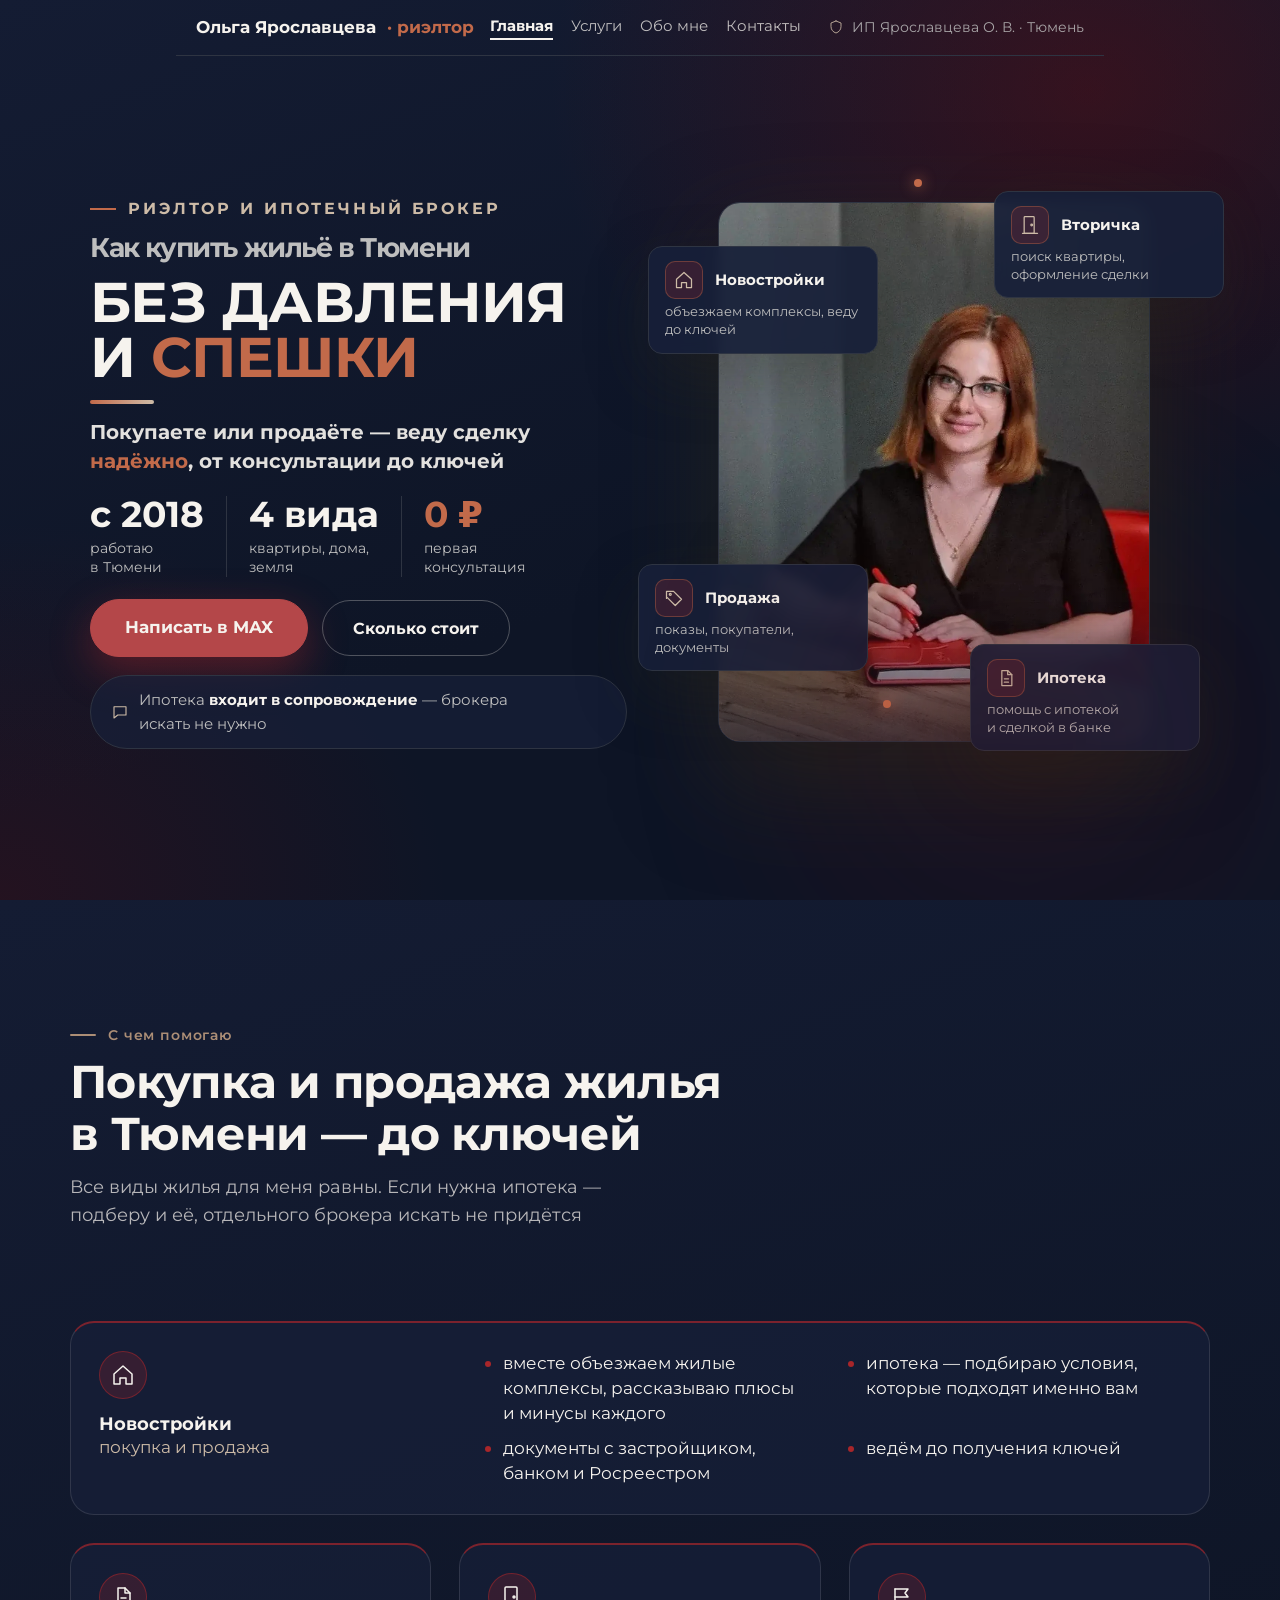
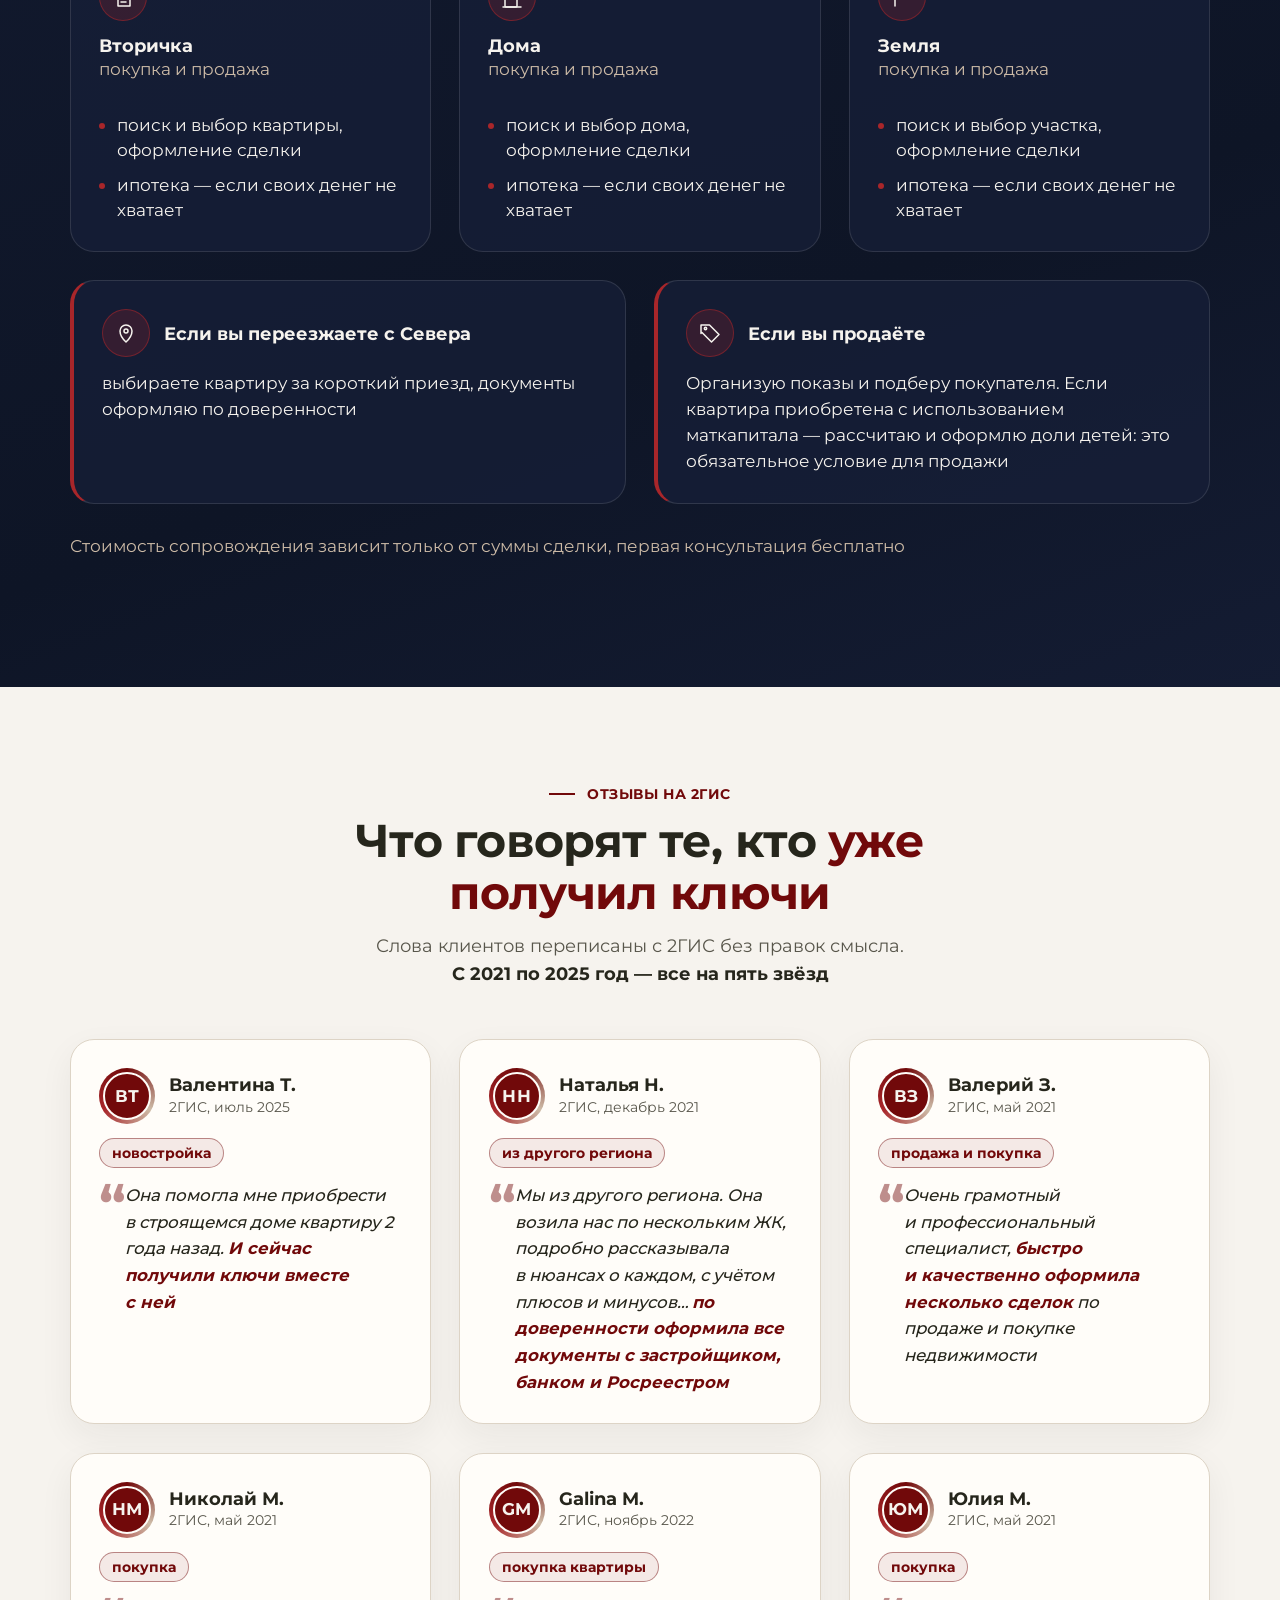
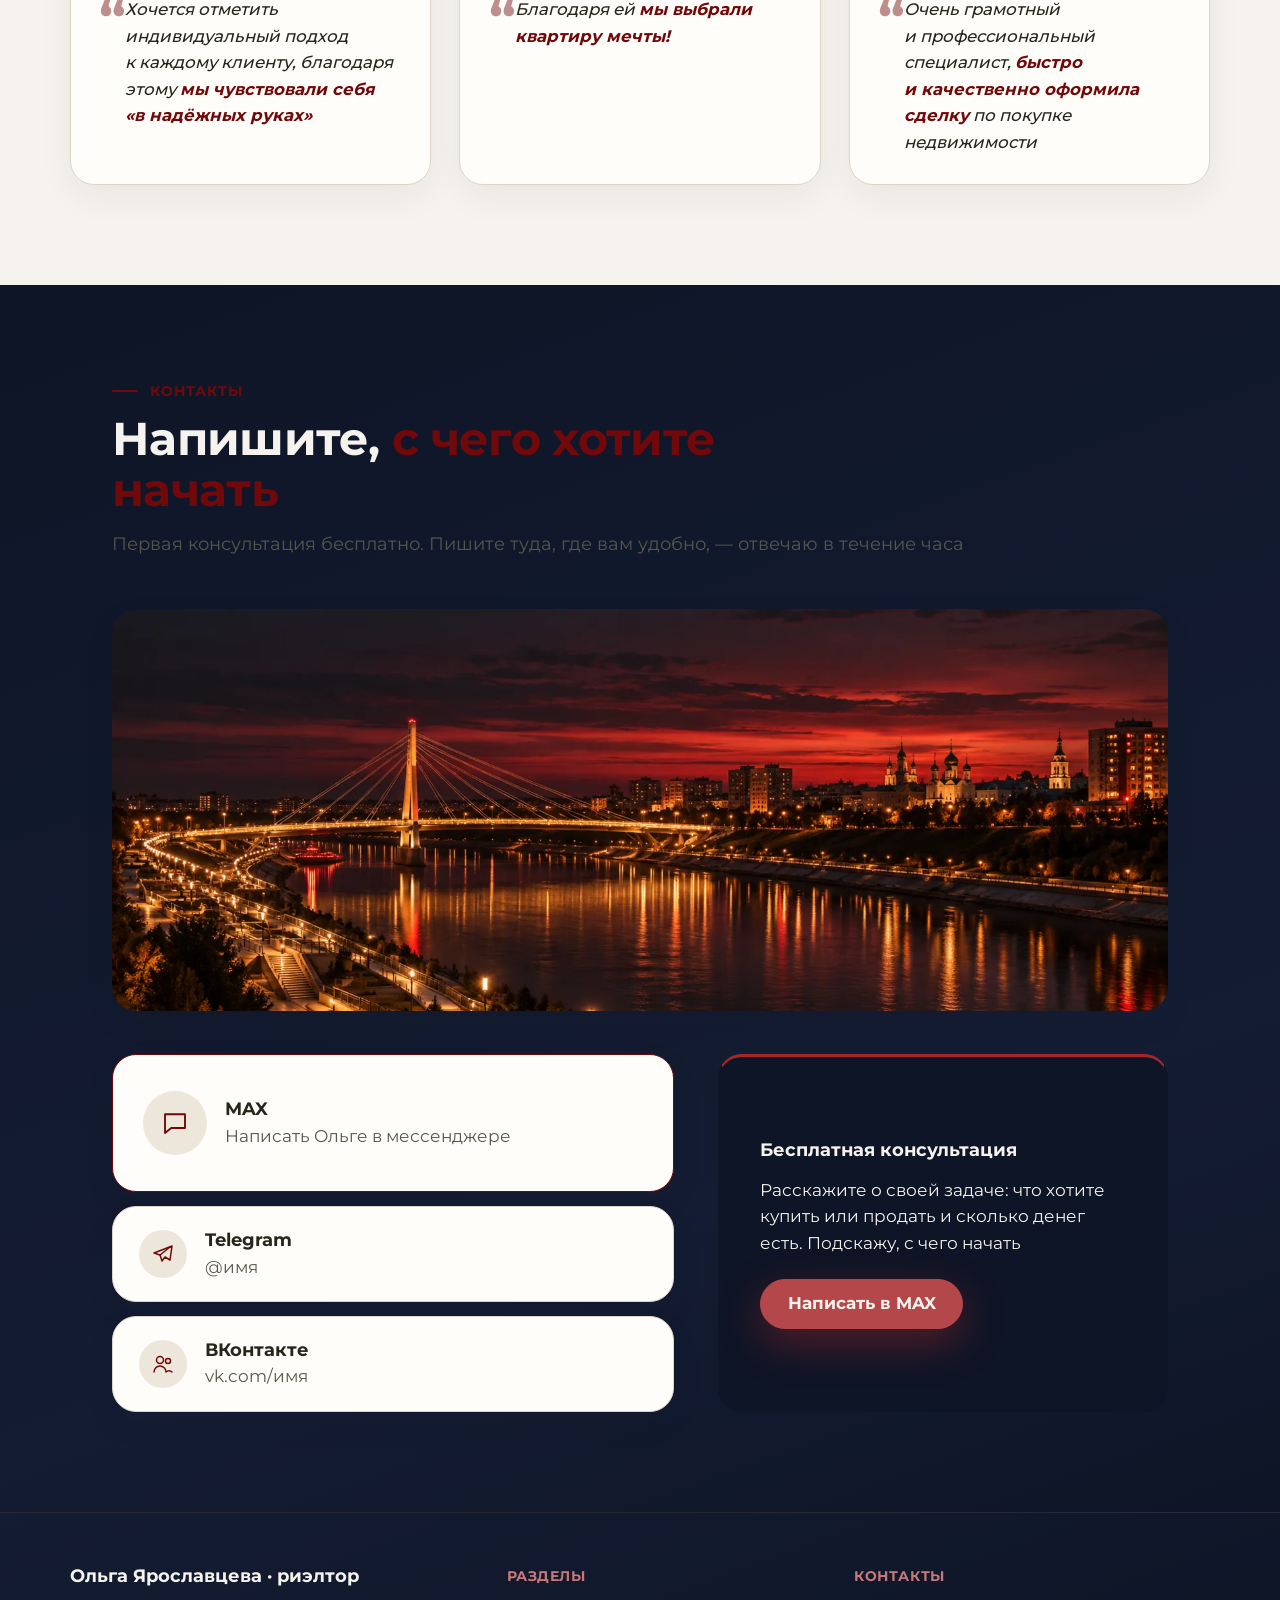
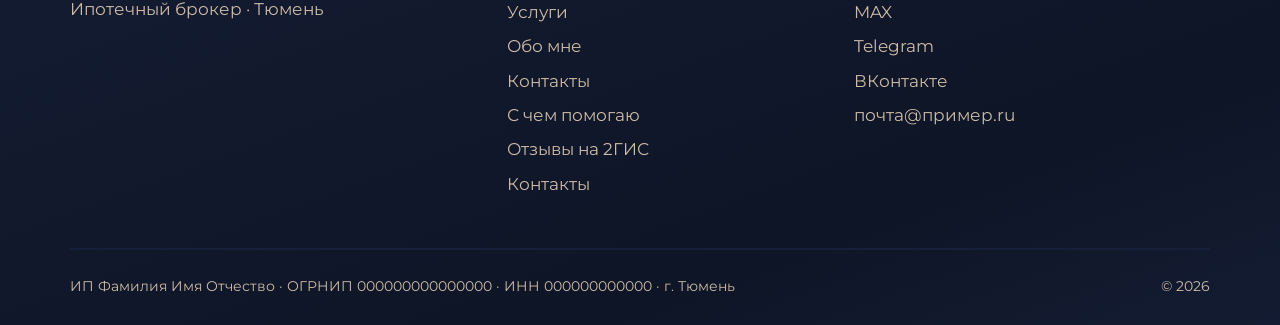
==== commit b638e522: "Обновление 05.10 16:11 МСК" ====
--- a/index.html
+++ b/index.html
@@ -8,7 +8,7 @@
 <meta name="robots" content="noindex, nofollow">
 <meta property="og:title" content="Ольга Ярославцева — риэлтор и ипотечный брокер в Тюмени">
 <meta property="og:description" content="Как купить жильё в Тюмени без давления и спешки — Ольга Ярославцева, риэлтор и ипотечный брокер">
-<meta property="og:image" content="https://irvetrova.github.io/olga-yaroslavtseva/img/card.jpg">
+<meta property="og:image" content="https://irvetrova.github.io/olga-mnogostranitsa/img/card.jpg">
 <meta property="og:type" content="website">
 <link rel="preload" href="fonts/montserrat-cyrillic.woff2" as="font" type="font/woff2" crossorigin>
 <style>
--- a/style.css
+++ b/style.css
@@ -216,7 +216,8 @@
         radial-gradient(60% 70% at 85% 10%, color-mix(in srgb, var(--цвет-акцент) 38%, transparent), transparent 70%),
         radial-gradient(50% 60% at 0% 100%, color-mix(in srgb, var(--цвет-акцент) 22%, transparent), transparent 70%),
         linear-gradient(160deg, var(--ночь-2), var(--ночь) 60%);
-      color: var(--белый); position: relative; overflow: hidden; padding: 0 0 clamp(48px, 6vw, 90px); }
+      color: var(--белый); position: relative; overflow: hidden; padding: 0 0 clamp(24px, 3vw, 40px);
+      min-height: 100svh; display: flex; flex-direction: column; }
 #экран-01::before{ content: ""; position: absolute; inset: 0; pointer-events: none; opacity: .5;
       background-image: linear-gradient(color-mix(in srgb, var(--белый) 4%, transparent) 1px, transparent 1px),
                         linear-gradient(90deg, color-mix(in srgb, var(--белый) 4%, transparent) 1px, transparent 1px);
@@ -229,21 +230,21 @@
 #экран-01 .шапка__лиц{ display: inline-flex; align-items: center; gap: 8px; font-size: 14px; color: var(--серый); }
 #экран-01 .шапка__лиц .иконка{ width: 16px; height: 16px; color: var(--золото); }
 #экран-01 .афиша{ display: grid; grid-template-columns: minmax(0, 1.05fr) minmax(0, 1fr); gap: clamp(28px, 4vw, 64px);
-      align-items: center; max-width: var(--ширина); margin: 0 auto; padding: clamp(40px, 6vw, 88px) 20px 0; }
+      align-items: center; max-width: var(--ширина); width: 100%; margin: auto; padding: clamp(20px, 2.4vw, 34px) 20px 0; }
 #экран-01 .афиша__текст > *{ margin: 0; }
 #экран-01 .кикер-афиши{ display: flex; align-items: center; gap: 12px; font: 800 16px/1.3 var(--шрифт-заголовков);
-      letter-spacing: .18em; text-transform: uppercase; color: var(--золото); margin-bottom: 18px; }
+      letter-spacing: .18em; text-transform: uppercase; color: var(--золото); margin-bottom: 12px; }
 #экран-01 .кикер-афиши::before{ content: ""; width: 26px; height: 2px; background: var(--бордо-свет); flex: none; }
 #экран-01 h1{ margin: 0; color: var(--белый); text-wrap: balance; }
 #экран-01 .h1-верх{ display: block; font-size: clamp(20px, 2.1vw, 28px); font-weight: 700; line-height: 1.2; color: var(--серый); margin-bottom: 10px; }
-#экран-01 .h1-крупно{ display: block; font-size: clamp(38px, 5.4vw, 74px); font-weight: 900; line-height: .98;
+#экран-01 .h1-крупно{ display: block; font-size: clamp(38px, 4.4vw, 62px); font-weight: 900; line-height: .98;
       text-transform: uppercase; letter-spacing: -.01em; }
 #экран-01 .h1-крупно em{ font-style: normal; color: var(--бордо-свет); }
-#экран-01 .черта{ width: 64px; height: 4px; border-radius: 2px; margin: 24px 0 22px;
+#экран-01 .черта{ width: 64px; height: 4px; border-radius: 2px; margin: 16px 0 14px;
       background: linear-gradient(90deg, var(--бордо-свет), var(--золото)); }
 #экран-01 .лид-афиши{ font: 700 clamp(18px, 1.6vw, 22px)/1.4 var(--шрифт-заголовков); color: color-mix(in srgb, var(--цвет-тёмный-текст) 92%, var(--цвет-тёмный-фон)); max-width: 34rem; }
 #экран-01 .лид-афиши em{ font-style: normal; color: var(--бордо-свет); }
-#экран-01 .цифры-афиши{ display: flex; flex-wrap: wrap; gap: 0; margin: 30px 0 32px; padding: 0; list-style: none; }
+#экран-01 .цифры-афиши{ display: flex; flex-wrap: wrap; gap: 0; margin: 20px 0 22px; padding: 0; list-style: none; }
 #экран-01 .цифры-афиши li{ padding: 0 22px; border-left: 1px solid var(--ночь-линия); }
 #экран-01 .цифры-афиши li:first-child{ padding-left: 0; border-left: 0; }
 #экран-01 .цифры-афиши b{ display: block; font: 900 clamp(28px, 2.8vw, 38px)/1.05 var(--шрифт-заголовков); color: var(--белый); white-space: nowrap; }
@@ -257,7 +258,9 @@
 #экран-01 .кнопка-контур{ display: inline-flex; align-items: center; justify-content: center; min-height: 56px; padding: 16px 30px;
       border: 1px solid color-mix(in srgb, var(--белый) 28%, transparent); border-radius: 999px; color: var(--белый); text-decoration: none;
       font: 700 16px/1.2 var(--шрифт-заголовков); transition: border-color var(--длительность) var(--плавность); }
-#экран-01 .кнопка-контур:hover{ border-color: var(--белый); }
+#экран-01 .кнопка-контур:hover{ background: var(--белый); border-color: var(--белый); color: var(--цвет-тёмный-фон); }
+#экран-01 .кнопка-контур{ transition: border-color var(--длительность) var(--плавность), background var(--длительность) var(--плавность), color var(--длительность) var(--плавность); }
+#экран-01 .кнопки-афиши .кнопка:hover{ background: var(--цвет-акцент-яркий); border-color: var(--цвет-акцент-яркий); color: var(--цвет-тёмный-фон); }
 #экран-01 .пилюля{ display: inline-flex; align-items: center; gap: 10px; margin-top: 18px; padding: 12px 20px;
       border: 1px solid var(--ночь-линия); border-radius: 999px; background: color-mix(in srgb, var(--ночь-карта) 70%, transparent);
       font-size: 15px; color: var(--серый); }
@@ -320,6 +323,8 @@
 #экран-01 .услуга{ order: 8; margin-bottom: 10px; }
 #экран-01 .услуга{ position: relative; inset: auto; width: auto; padding: 12px; grid-template-columns: 1fr; }
 #экран-01 .услуга b{ font-size: 14px; }}
+#экран-02 .кикер{ display: inline-flex; align-items: center; gap: 12px; }
+#экран-02 .кикер::before{ content: ""; width: 26px; height: 2px; background: currentColor; flex: none; }
 #экран-02 .внутри-сетка{ display: grid; grid-template-columns: minmax(0, 5fr) minmax(0, 7fr); gap: clamp(32px, 5vw, 72px); align-items: start; }
 #экран-02 .шапка-слева{ position: sticky; top: 32px; display: grid; gap: 14px; justify-items: start; }
 #экран-02 .шапка-слева > *{ margin-bottom: 0; }
@@ -353,6 +358,9 @@
 #экран-02.тёмный .карт li::before{ background: var(--цвет-акцент-яркий); }
 #экран-02.тёмный .карт--север{ border-top-width: var(--нить); border-top-color: color-mix(in srgb, var(--цвет-тёмный-текст) 12%, transparent); border-left-color: var(--цвет-акцент-яркий); }
 #экран-02 .карт{ transition: transform .3s ease, box-shadow .3s ease; }
+#экран-02 .карт h3{ transition: color .2s; }
+#экран-02.светлый .карт:hover h3{ color: var(--цвет-акцент); }
+#экран-02.тёмный .карт:hover h3{ color: var(--цвет-акцент-яркий); }
 #экран-02 .карт:hover{ transform: translateY(-8px); box-shadow: var(--тень-глубокая, var(--тень)); }
 @media (prefers-reduced-motion: reduce){#экран-02 .карт{ transition: none; }
 #экран-02 .карт:hover{ transform: none; }}
@@ -368,7 +376,8 @@
 @media (max-width: 599px){#экран-02 .карточки{ grid-template-columns: 1fr; }}
 #экран-05 .шапка-центр{ display: grid; gap: 14px; justify-items: center; text-align: center; max-width: 44rem; margin: 0 auto clamp(28px, 4vw, 52px); }
 #экран-05 .шапка-центр > *{ margin: 0; }
-#экран-05 .кикер{ padding: 0; background: none; border-radius: 0; color: var(--цвет-акцент); text-transform: uppercase; font-weight: 700; }
+#экран-05 .кикер{ display: inline-flex; align-items: center; gap: 12px; padding: 0; background: none; border-radius: 0; color: var(--цвет-акцент); text-transform: uppercase; font-weight: 700; }
+#экран-05 .кикер::before{ content: ""; width: 26px; height: 2px; background: currentColor; flex: none; }
 #экран-05 h2 em{ font-style: normal; color: var(--цвет-акцент); }
 #экран-05 .лид{ color: var(--цвет-текст-мягкий); }
 #экран-05 .лид b{ color: var(--цвет-текст); }
@@ -409,9 +418,10 @@
 #экран-07 .шапка-лево > *{ margin-bottom: 0; max-width: 42rem; }
 #экран-07 .шапка-лево,#экран-07 .вид-города,#экран-07 .тело{ max-width: 66rem; margin-inline: auto; }
 #экран-07 .приглашение .кнопка{ background: color-mix(in srgb, var(--цвет-акцент-яркий) 84%, var(--цвет-тёмный-текст)); color: var(--цвет-тёмный-текст); border-color: color-mix(in srgb, var(--цвет-акцент-яркий) 84%, var(--цвет-тёмный-текст)); border-radius: 999px; font-weight: 800; box-shadow: 0 14px 40px color-mix(in srgb, var(--цвет-акцент-яркий) 45%, transparent); }
-#экран-07 .приглашение .кнопка:hover{ background: var(--цвет-акцент-яркий); border-color: var(--цвет-акцент-яркий); color: var(--цвет-тёмный-текст); }
+#экран-07 .приглашение .кнопка:hover{ background: var(--цвет-акцент-яркий); border-color: var(--цвет-акцент-яркий); color: var(--цвет-тёмный-фон); }
 #экран-07 .шапка-лево .лид{ max-width: none; color: var(--цвет-текст-мягкий); }
-#экран-07 .кикер{ padding: 0; background: none; border-radius: 0; color: var(--цвет-акцент); text-transform: uppercase; font-weight: 700; }
+#экран-07 .кикер{ display: inline-flex; align-items: center; gap: 12px; padding: 0; background: none; border-radius: 0; color: var(--цвет-акцент); text-transform: uppercase; font-weight: 700; }
+#экран-07 .кикер::before{ content: ""; width: 26px; height: 2px; background: currentColor; flex: none; }
 #экран-07 h2 em{ font-style: normal; color: var(--цвет-акцент); }
 #экран-07 .вид-города{ margin: 0 auto clamp(24px, 3.4vw, 44px); max-width: 66rem; border-radius: calc(var(--радиус-плитки) * 2); box-shadow: var(--тень); }
 #экран-07 .вид-города img{ display: block; width: 100%; height: auto; aspect-ratio: 21 / 8; object-fit: cover; object-position: 50% 62%; border-radius: calc(var(--радиус-плитки) * 2); }
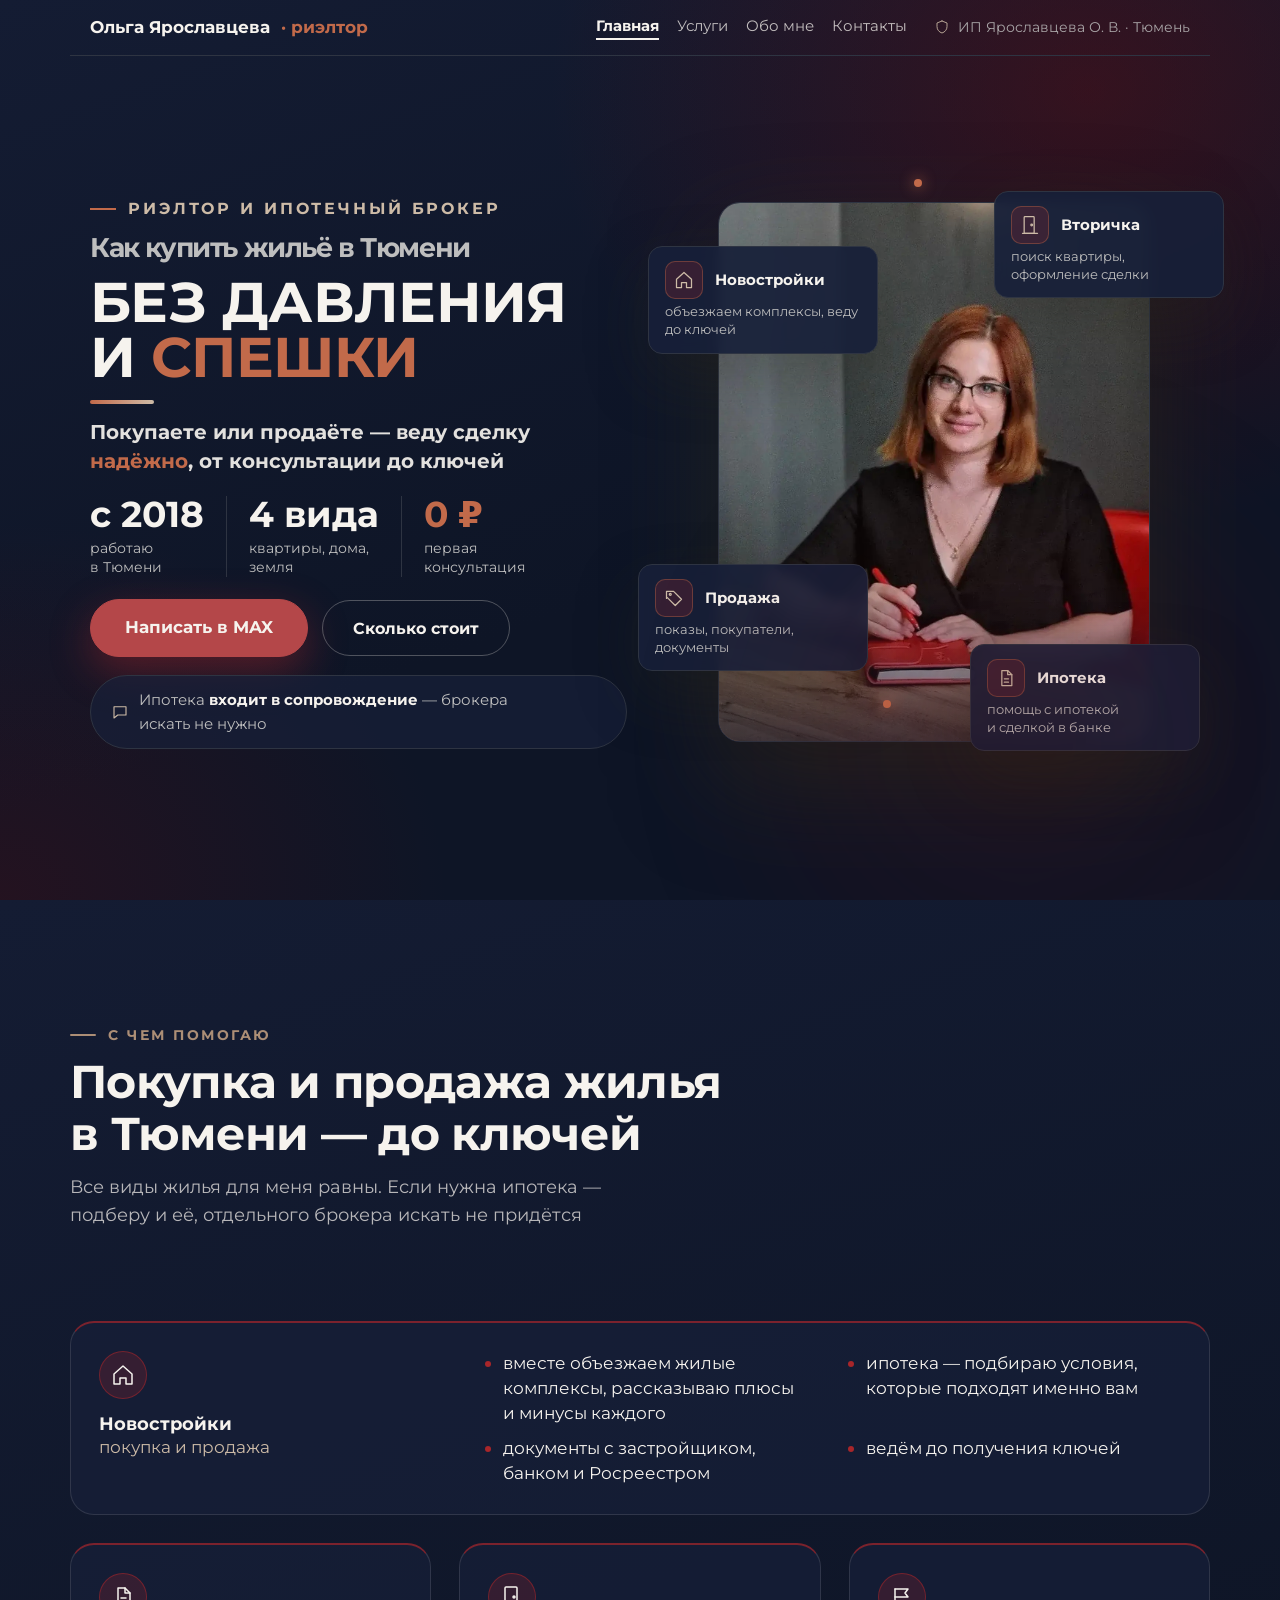
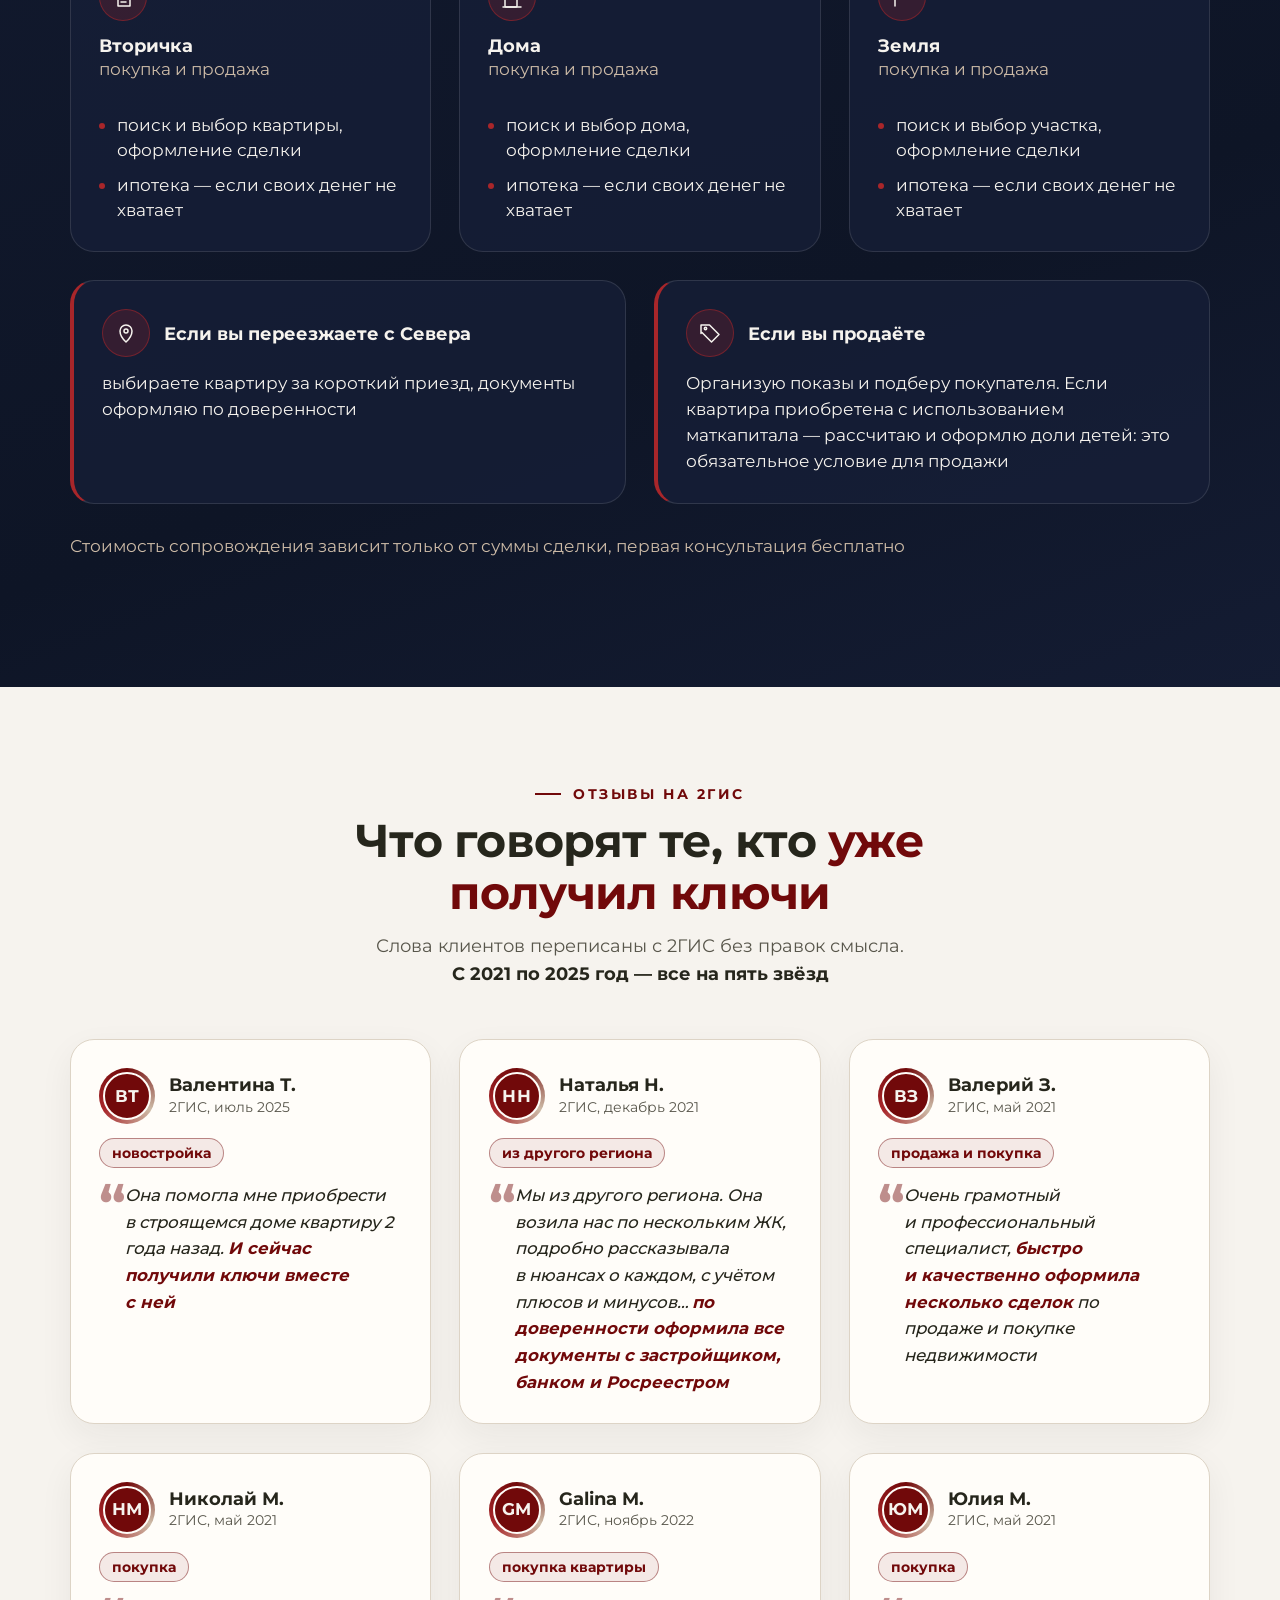
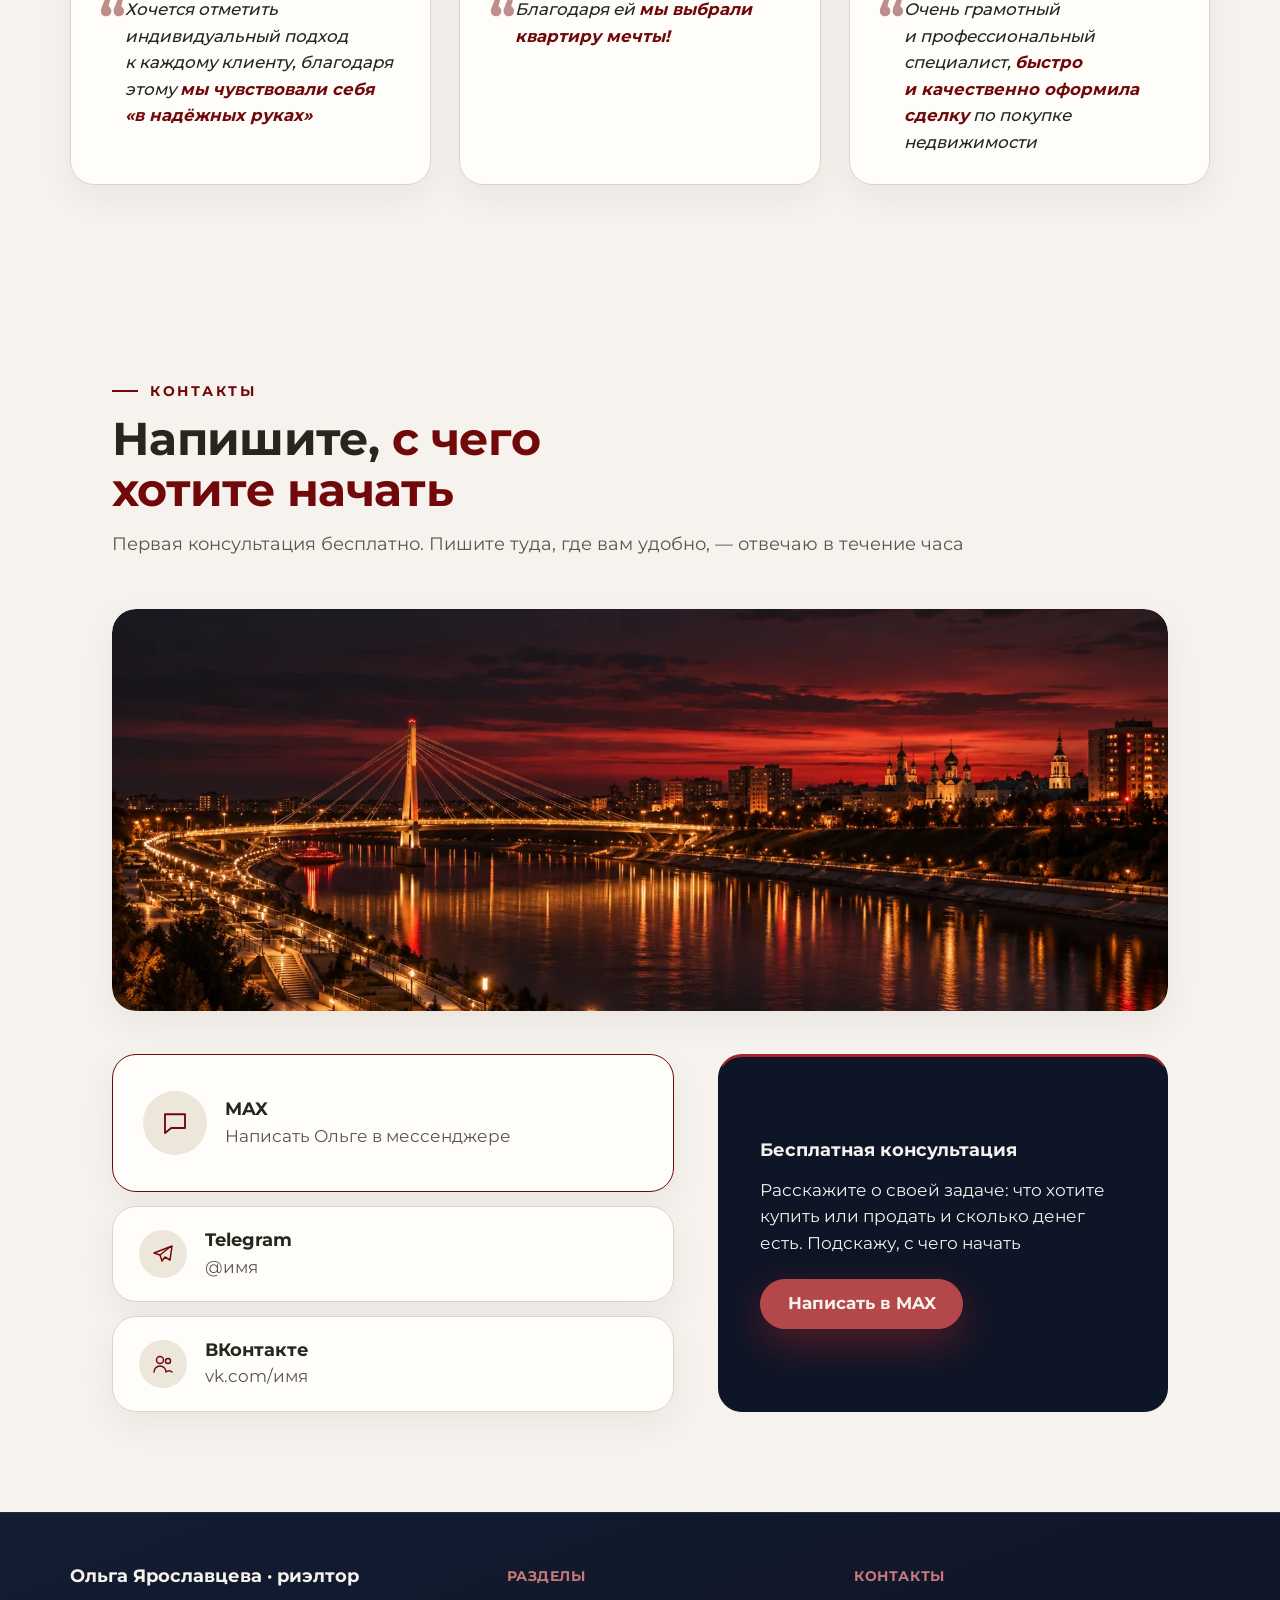
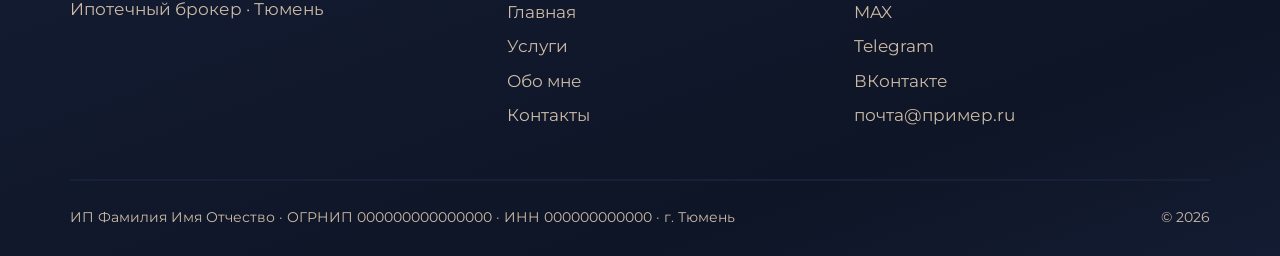
==== commit 774b24f2: "Обновление 05.10 16:28 МСК" ====
--- a/index.html
+++ b/index.html
@@ -290,7 +290,7 @@
   </div>
 </div>
 </section>
-<section class="блок блок--контакты блок--тихо тёмный" id="экран-07" data-тип="контакты" data-вёрстка="своя">
+<section class="блок блок--контакты блок--тихо светлый" id="экран-07" data-тип="контакты" data-вёрстка="своя">
 <div class="блок__внутри">
   <div class="шапка-лево">
     <p class="кикер">Контакты</p>
@@ -340,12 +340,10 @@
     <div>
       <h4>Разделы</h4>
       <div class="ссылки подвал__ссылки подвал__разделы">
+        <a href="./">Главная</a>
         <a href="uslugi/">Услуги</a>
         <a href="obo-mne/">Обо мне</a>
         <a href="kontakty/">Контакты</a>
-        <a href="#экран-02">С чем помогаю</a>
-        <a href="#экран-05">Отзывы на 2ГИС</a>
-        <a href="#экран-07">Контакты</a>
       </div>
     </div>
     <div>
--- a/style.css
+++ b/style.css
@@ -223,7 +223,7 @@
                         linear-gradient(90deg, color-mix(in srgb, var(--белый) 4%, transparent) 1px, transparent 1px);
       background-size: 64px 64px; }
 #экран-01 > *{ position: relative; }
-#экран-01 .шапка{ display: flex; justify-content: space-between; align-items: center; gap: 16px;
+#экран-01 .шапка{ width: 100%; display: flex; justify-content: space-between; align-items: center; gap: 16px;
       max-width: var(--ширина); margin: 0 auto; padding: 18px 20px; border-bottom: 1px solid var(--ночь-линия); }
 #экран-01 .шапка__лого{ font: 800 17px/1.2 var(--шрифт-заголовков); color: var(--белый); text-decoration: none; }
 #экран-01 .шапка__лого b{ color: var(--бордо-свет); font-weight: 800; }
@@ -323,7 +323,7 @@
 #экран-01 .услуга{ order: 8; margin-bottom: 10px; }
 #экран-01 .услуга{ position: relative; inset: auto; width: auto; padding: 12px; grid-template-columns: 1fr; }
 #экран-01 .услуга b{ font-size: 14px; }}
-#экран-02 .кикер{ display: inline-flex; align-items: center; gap: 12px; }
+#экран-02 .кикер{ display: inline-flex; align-items: center; gap: 12px; font-weight: 800; letter-spacing: .18em; text-transform: uppercase; }
 #экран-02 .кикер::before{ content: ""; width: 26px; height: 2px; background: currentColor; flex: none; }
 #экран-02 .внутри-сетка{ display: grid; grid-template-columns: minmax(0, 5fr) minmax(0, 7fr); gap: clamp(32px, 5vw, 72px); align-items: start; }
 #экран-02 .шапка-слева{ position: sticky; top: 32px; display: grid; gap: 14px; justify-items: start; }
@@ -376,7 +376,7 @@
 @media (max-width: 599px){#экран-02 .карточки{ grid-template-columns: 1fr; }}
 #экран-05 .шапка-центр{ display: grid; gap: 14px; justify-items: center; text-align: center; max-width: 44rem; margin: 0 auto clamp(28px, 4vw, 52px); }
 #экран-05 .шапка-центр > *{ margin: 0; }
-#экран-05 .кикер{ display: inline-flex; align-items: center; gap: 12px; padding: 0; background: none; border-radius: 0; color: var(--цвет-акцент); text-transform: uppercase; font-weight: 700; }
+#экран-05 .кикер{ display: inline-flex; align-items: center; gap: 12px; padding: 0; background: none; border-radius: 0; color: var(--цвет-акцент); text-transform: uppercase; font-weight: 800; letter-spacing: .18em; }
 #экран-05 .кикер::before{ content: ""; width: 26px; height: 2px; background: currentColor; flex: none; }
 #экран-05 h2 em{ font-style: normal; color: var(--цвет-акцент); }
 #экран-05 .лид{ color: var(--цвет-текст-мягкий); }
@@ -420,8 +420,9 @@
 #экран-07 .приглашение .кнопка{ background: color-mix(in srgb, var(--цвет-акцент-яркий) 84%, var(--цвет-тёмный-текст)); color: var(--цвет-тёмный-текст); border-color: color-mix(in srgb, var(--цвет-акцент-яркий) 84%, var(--цвет-тёмный-текст)); border-radius: 999px; font-weight: 800; box-shadow: 0 14px 40px color-mix(in srgb, var(--цвет-акцент-яркий) 45%, transparent); }
 #экран-07 .приглашение .кнопка:hover{ background: var(--цвет-акцент-яркий); border-color: var(--цвет-акцент-яркий); color: var(--цвет-тёмный-фон); }
 #экран-07 .шапка-лево .лид{ max-width: none; color: var(--цвет-текст-мягкий); }
-#экран-07 .кикер{ display: inline-flex; align-items: center; gap: 12px; padding: 0; background: none; border-radius: 0; color: var(--цвет-акцент); text-transform: uppercase; font-weight: 700; }
+#экран-07 .кикер{ display: inline-flex; align-items: center; gap: 12px; padding: 0; background: none; border-radius: 0; color: var(--цвет-акцент); text-transform: uppercase; font-weight: 800; letter-spacing: .18em; }
 #экран-07 .кикер::before{ content: ""; width: 26px; height: 2px; background: currentColor; flex: none; }
+#экран-07 h2{ text-wrap: balance; }
 #экран-07 h2 em{ font-style: normal; color: var(--цвет-акцент); }
 #экран-07 .вид-города{ margin: 0 auto clamp(24px, 3.4vw, 44px); max-width: 66rem; border-radius: calc(var(--радиус-плитки) * 2); box-shadow: var(--тень); }
 #экран-07 .вид-города img{ display: block; width: 100%; height: auto; aspect-ratio: 21 / 8; object-fit: cover; object-position: 50% 62%; border-radius: calc(var(--радиус-плитки) * 2); }
@@ -475,3 +476,5 @@
 @media (max-width: 599px){#экран-08 .сетка{ grid-template-columns: 1fr; }
 #экран-08 .низ{ flex-direction: column; flex-wrap: nowrap; align-items: stretch; }}
 
+
+.кнопка{font-weight:800}
